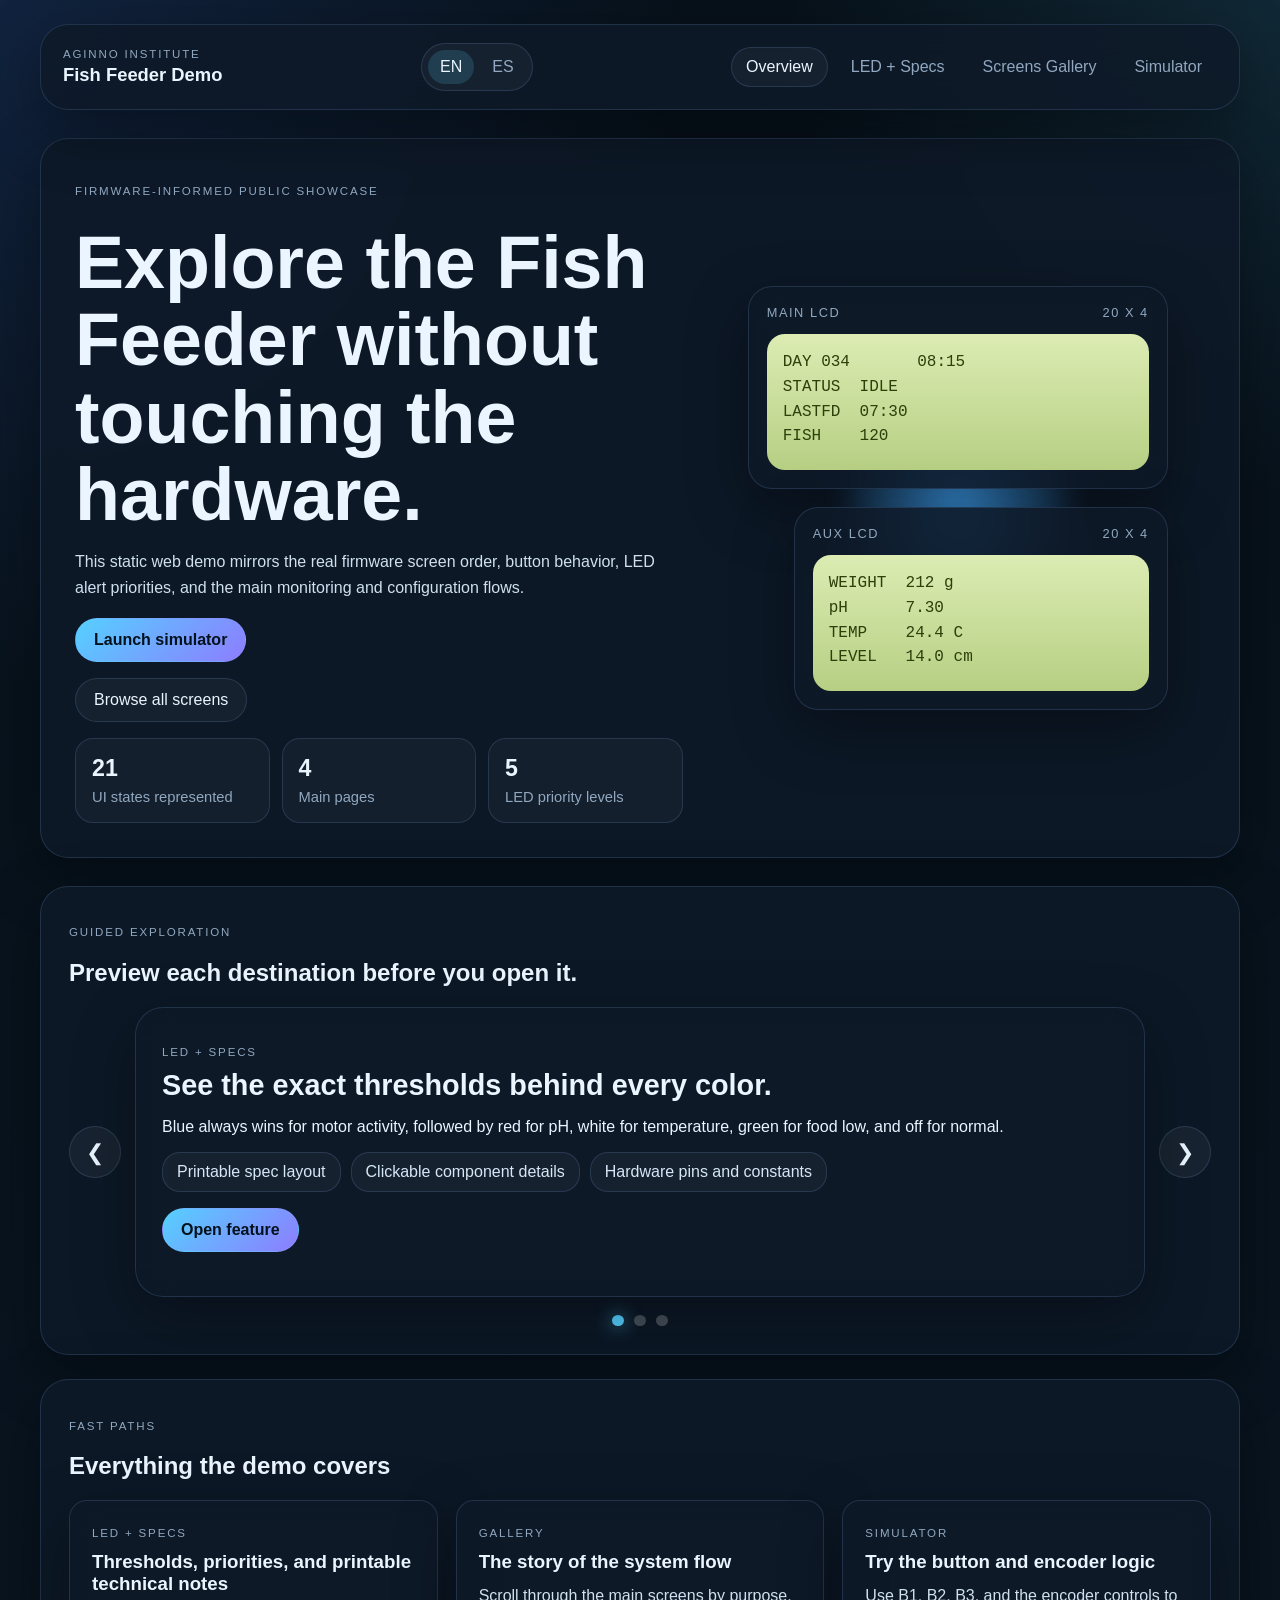
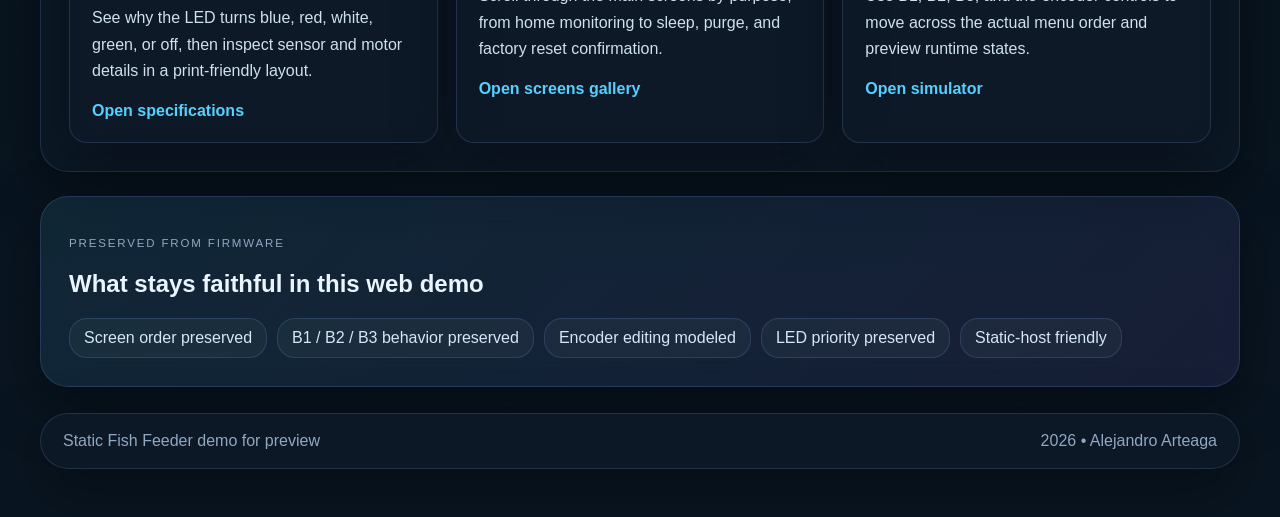
==== index.html @ 1d875c60 "Add files via upload" ====
<!DOCTYPE html>
<html lang="en">
<head>
  <meta charset="UTF-8">
  <meta name="viewport" content="width=device-width, initial-scale=1.0">
  <title data-i18n-document-title="home.title">Fish Feeder Web Demo</title>
  <meta name="description" content="Static public demo for the Fish Feeder firmware, including LED logic, screen gallery, and an interactive simulator." data-i18n-document-description="home.description">
  <link rel="stylesheet" href="css/styles.css">
  <link rel="stylesheet" href="css/print.css" media="print">
</head>
<body data-page="home">
  <div class="site-shell">
    <header class="site-header no-print">
      <a class="brand" href="index.html">
        <span class="brand-kicker">AgInno Institute</span>
        <span class="brand-title" data-i18n="nav.brandTitle">Fish Feeder Demo</span>
      </a>
      <div class="header-actions">
        <div class="lang-switch" role="group" aria-label="Language">
          <button type="button" class="lang-switch__button" data-lang-choice="en">EN</button>
          <button type="button" class="lang-switch__button" data-lang-choice="es">ES</button>
        </div>
        <button class="menu-toggle" type="button" aria-expanded="false" aria-controls="site-nav" data-i18n="nav.menu">Menu</button>
      </div>
      <nav id="site-nav" class="site-nav">
        <a href="index.html" data-i18n="nav.overview">Overview</a>
        <a href="pages/specs.html" data-i18n="nav.specs">LED + Specs</a>
        <a href="pages/gallery.html" data-i18n="nav.gallery">Screens Gallery</a>
        <a href="pages/simulator.html" data-i18n="nav.simulator">Simulator</a>
      </nav>
    </header>

    <main>
      <section class="hero-panel hero-home">
        <div class="hero-copy">
          <p class="eyebrow" data-i18n="home.eyebrow">Firmware-informed public showcase</p>
          <h1 data-i18n="home.heading">Explore the Fish Feeder without touching the hardware.</h1>
          <p class="hero-text" data-i18n="home.body">This static web demo mirrors the real firmware screen order, button behavior, LED alert priorities, and the main monitoring and configuration flows.</p>
          <div class="hero-actions">
            <a class="button button-primary" href="pages/simulator.html" data-i18n="home.launch">Launch simulator</a>
            <a class="button button-secondary" href="pages/gallery.html" data-i18n="home.browse">Browse all screens</a>
          </div>
          <ul class="hero-metrics">
            <li><strong>21</strong><span data-i18n="home.metricsStates">UI states represented</span></li>
            <li><strong>4</strong><span data-i18n="home.metricsPages">Main pages</span></li>
            <li><strong>5</strong><span data-i18n="home.metricsPriority">LED priority levels</span></li>
          </ul>
        </div>

        <div class="hero-visual">
          <div class="status-orb status-blue"></div>
          <div class="lcd-preview-stack">
            <article class="lcd-preview">
              <div class="lcd-header">
                <span data-i18n="simulatorPage.mainLcd">Main LCD</span>
                <span>20 x 4</span>
              </div>
              <pre>DAY 034       08:15
STATUS  IDLE
LASTFD  07:30
FISH    120</pre>
            </article>
            <article class="lcd-preview lcd-preview-alt">
              <div class="lcd-header">
                <span data-i18n="simulatorPage.auxLcd">Aux LCD</span>
                <span>20 x 4</span>
              </div>
              <pre>WEIGHT  212 g
pH      7.30
TEMP    24.4 C
LEVEL   14.0 cm</pre>
            </article>
          </div>
        </div>
      </section>

      <section class="section-block no-print">
        <div class="section-heading">
          <p class="eyebrow" data-i18n="home.guidedEyebrow">Guided exploration</p>
          <h2 data-i18n="home.guidedHeading">Preview each destination before you open it.</h2>
        </div>

        <div class="feature-spotlight">
          <button id="feature-prev" class="icon-button" type="button" aria-label="Previous feature" data-i18n-aria-label="home.prevFeature">&#10094;</button>
          <article id="feature-spotlight" class="spotlight-card" aria-live="polite"></article>
          <button id="feature-next" class="icon-button" type="button" aria-label="Next feature" data-i18n-aria-label="home.nextFeature">&#10095;</button>
        </div>

        <div id="feature-dots" class="feature-dots" aria-label="Feature selector" data-i18n-aria-label="home.featureSelector"></div>
      </section>

      <section class="section-block">
        <div class="section-heading">
          <p class="eyebrow" data-i18n="home.pathsEyebrow">Fast paths</p>
          <h2 data-i18n="home.pathsHeading">Everything the demo covers</h2>
        </div>

        <div class="card-grid card-grid-three">
          <article class="info-card">
            <span class="card-tag" data-i18n="home.cardSpecsTag">LED + Specs</span>
            <h3 data-i18n="home.cardSpecsTitle">Thresholds, priorities, and printable technical notes</h3>
            <p data-i18n="home.cardSpecsBody">See why the LED turns blue, red, white, green, or off, then inspect sensor and motor details in a print-friendly layout.</p>
            <a class="text-link" href="pages/specs.html" data-i18n="home.cardSpecsLink">Open specifications</a>
          </article>
          <article class="info-card">
            <span class="card-tag" data-i18n="home.cardGalleryTag">Gallery</span>
            <h3 data-i18n="home.cardGalleryTitle">The story of the system flow</h3>
            <p data-i18n="home.cardGalleryBody">Scroll through the main screens by purpose, from home monitoring to sleep, purge, and factory reset confirmation.</p>
            <a class="text-link" href="pages/gallery.html" data-i18n="home.cardGalleryLink">Open screens gallery</a>
          </article>
          <article class="info-card">
            <span class="card-tag" data-i18n="home.cardSimulatorTag">Simulator</span>
            <h3 data-i18n="home.cardSimulatorTitle">Try the button and encoder logic</h3>
            <p data-i18n="home.cardSimulatorBody">Use B1, B2, B3, and the encoder controls to move across the actual menu order and preview runtime states.</p>
            <a class="text-link" href="pages/simulator.html" data-i18n="home.cardSimulatorLink">Open simulator</a>
          </article>
        </div>
      </section>

      <section class="section-block accent-band">
        <div class="section-heading">
          <p class="eyebrow" data-i18n="home.preservedEyebrow">Preserved from firmware</p>
          <h2 data-i18n="home.preservedHeading">What stays faithful in this web demo</h2>
        </div>

        <div class="pill-row">
          <span class="pill" data-i18n="home.preserved1">Screen order preserved</span>
          <span class="pill" data-i18n="home.preserved2">B1 / B2 / B3 behavior preserved</span>
          <span class="pill" data-i18n="home.preserved3">Encoder editing modeled</span>
          <span class="pill" data-i18n="home.preserved4">LED priority preserved</span>
          <span class="pill" data-i18n="home.preserved5">Static-host friendly</span>
        </div>
      </section>
    </main>

    <footer class="site-footer">
      <p data-i18n="home.footerLead">Static Fish Feeder demo for preview</p>
      <p><span id="current-year"></span> • <span data-i18n="home.footerStack">Alejandro Arteaga</span></p>
    </footer>
  </div>

  <script src="js/i18n.js"></script>
  <script src="js/data/screens.js"></script>
  <script src="js/data/specs.js"></script>
  <script src="js/data/led-rules.js"></script>
  <script src="js/navigation.js"></script>
  <script src="js/app.js"></script>
</body>
</html>
---- css/styles.css ----
:root {
  --bg: #08111b;
  --bg-soft: #0d1a28;
  --panel: rgba(14, 26, 40, 0.88);
  --panel-strong: #102132;
  --line: rgba(140, 188, 255, 0.16);
  --text: #eaf5ff;
  --muted: #91a8c0;
  --accent: #55d0ff;
  --accent-strong: #8d7dff;
  --lcd-bg: linear-gradient(180deg, #dcecb3 0%, #b6cf83 100%);
  --lcd-text: #2d3f0a;
  --shadow: 0 20px 60px rgba(0, 0, 0, 0.35);
  --radius-lg: 28px;
  --radius-md: 18px;
  --radius-sm: 12px;
  --blue: #40a9ff;
  --red: #ff5f74;
  --white: #f8fbff;
  --green: #5de697;
  --off: #35485b;
}

* {
  box-sizing: border-box;
}

html {
  scroll-behavior: smooth;
}

body {
  margin: 0;
  font-family: Inter, "Segoe UI", Arial, sans-serif;
  color: var(--text);
  background:
    radial-gradient(circle at top left, rgba(69, 127, 255, 0.16), transparent 28%),
    radial-gradient(circle at top right, rgba(85, 208, 255, 0.12), transparent 20%),
    linear-gradient(180deg, #07111a 0%, #091521 100%);
  min-height: 100vh;
}

a {
  color: inherit;
  text-decoration: none;
}

button,
input {
  font: inherit;
}

pre {
  margin: 0;
  white-space: pre-wrap;
}

.site-shell {
  width: min(1200px, calc(100% - 32px));
  margin: 0 auto;
  padding: 24px 0 48px;
}

.site-header,
.site-footer,
.hero-panel,
.section-block,
.info-card,
.spotlight-card,
.priority-item,
.detail-panel,
.selector-panel,
.side-card,
.simulator-device,
.gallery-group,
.screen-card,
.lcd-preview {
  border: 1px solid var(--line);
  background: var(--panel);
  backdrop-filter: blur(16px);
  box-shadow: var(--shadow);
}

.site-header,
.site-footer {
  border-radius: var(--radius-lg);
}

.site-header {
  position: sticky;
  top: 16px;
  z-index: 10;
  display: flex;
  align-items: center;
  justify-content: space-between;
  gap: 20px;
  padding: 18px 22px;
  margin-bottom: 28px;
}

.brand {
  display: flex;
  flex-direction: column;
  gap: 4px;
}

.brand-kicker,
.eyebrow,
.device-label,
.card-tag {
  font-size: 0.72rem;
  letter-spacing: 0.16em;
  text-transform: uppercase;
  color: var(--muted);
}

.brand-title {
  font-size: 1.15rem;
  font-weight: 700;
}

.header-actions {
  display: flex;
  align-items: center;
  gap: 12px;
}

.lang-switch {
  display: inline-flex;
  gap: 6px;
  padding: 6px;
  border-radius: 999px;
  border: 1px solid var(--line);
  background: rgba(255, 255, 255, 0.04);
}

.lang-switch__button {
  border: 0;
  padding: 8px 12px;
  border-radius: 999px;
  color: var(--muted);
  background: transparent;
  cursor: pointer;
  transition: 0.2s ease;
}

.lang-switch__button.is-active {
  color: var(--text);
  background: rgba(85, 208, 255, 0.16);
}

.site-nav {
  display: flex;
  gap: 8px;
  flex-wrap: wrap;
}

.site-nav a,
.menu-toggle {
  border: 1px solid transparent;
  color: var(--muted);
  padding: 10px 14px;
  border-radius: 999px;
  transition: 0.2s ease;
  background: transparent;
}

.site-nav a:hover,
.site-nav a.is-active,
.menu-toggle:hover {
  color: var(--text);
  border-color: var(--line);
  background: rgba(255, 255, 255, 0.04);
}

.menu-toggle {
  display: none;
}

.hero-panel,
.section-block,
.gallery-group,
.simulator-device {
  border-radius: var(--radius-lg);
}

.hero-panel {
  display: flex;
  align-items: center;
  justify-content: space-between;
  gap: 28px;
  padding: 34px;
  margin-bottom: 28px;
}

.hero-home {
  min-height: 420px;
}

.hero-copy,
.hero-actions {
  display: flex;
  flex-direction: column;
  gap: 16px;
}

.hero-copy {
  flex: 1 1 52%;
}

.hero-copy h1,
.section-heading h2 {
  margin: 0;
  line-height: 1.05;
}

.hero-copy h1 {
  font-size: clamp(2.4rem, 6vw, 4.6rem);
}

.hero-text,
.info-card p,
.detail-panel p,
.screen-card p,
.side-card p {
  margin: 0;
  line-height: 1.65;
  color: #cfe0ef;
}

.hero-actions {
  align-items: flex-start;
}

.button,
.icon-button,
.segmented-control__button {
  cursor: pointer;
  border: 1px solid var(--line);
  transition: transform 0.18s ease, border-color 0.18s ease, background 0.18s ease;
}

.button:hover,
.icon-button:hover,
.segmented-control__button:hover {
  transform: translateY(-1px);
  border-color: rgba(140, 188, 255, 0.34);
}

.button {
  display: inline-flex;
  align-items: center;
  justify-content: center;
  gap: 10px;
  padding: 12px 18px;
  border-radius: 999px;
}

.button-primary {
  background: linear-gradient(135deg, var(--accent) 0%, var(--accent-strong) 100%);
  color: #02121d;
  font-weight: 700;
}

.button-secondary,
.button-sim {
  background: rgba(255, 255, 255, 0.04);
  color: var(--text);
}

.button-row {
  display: flex;
  gap: 10px;
  flex-wrap: wrap;
}

.hero-metrics,
.plain-list,
.event-log {
  margin: 0;
  padding: 0;
  list-style: none;
}

.hero-metrics {
  display: grid;
  grid-template-columns: repeat(3, minmax(0, 1fr));
  gap: 12px;
  width: 100%;
  max-width: 620px;
}

.hero-metrics li,
.pill,
.priority-item,
.hint-chip {
  border-radius: var(--radius-md);
}

.hero-metrics li {
  padding: 16px;
  border: 1px solid var(--line);
  background: rgba(255, 255, 255, 0.03);
}

.hero-metrics strong {
  display: block;
  font-size: 1.45rem;
  margin-bottom: 6px;
}

.hero-metrics span {
  color: var(--muted);
  font-size: 0.92rem;
}

.hero-visual {
  flex: 1 1 42%;
  position: relative;
  display: flex;
  align-items: center;
  justify-content: center;
  min-height: 340px;
}

.status-orb {
  position: absolute;
  width: 220px;
  height: 220px;
  border-radius: 50%;
  filter: blur(14px);
  opacity: 0.95;
}

.status-blue {
  background: radial-gradient(circle, rgba(64, 169, 255, 0.95) 0%, rgba(64, 169, 255, 0.15) 70%, transparent 100%);
}

.lcd-preview-stack {
  position: relative;
  display: grid;
  gap: 18px;
  width: min(420px, 100%);
}

.lcd-preview {
  position: relative;
  z-index: 1;
  padding: 18px;
  border-radius: 24px;
}

.lcd-preview-alt {
  margin-left: 46px;
}

.lcd-header {
  display: flex;
  justify-content: space-between;
  color: var(--muted);
  margin-bottom: 14px;
  font-size: 0.8rem;
  text-transform: uppercase;
  letter-spacing: 0.12em;
}

.lcd-preview pre,
.lcd-screen pre,
.screen-card pre {
  padding: 16px;
  border-radius: 18px;
  background: var(--lcd-bg);
  color: var(--lcd-text);
  font-family: "Consolas", "Courier New", monospace;
  line-height: 1.55;
  min-height: 136px;
}

.section-block {
  padding: 28px;
  margin-bottom: 24px;
}

.section-heading {
  display: flex;
  flex-direction: column;
  gap: 10px;
  margin-bottom: 22px;
}

.feature-spotlight {
  display: grid;
  grid-template-columns: auto 1fr auto;
  align-items: center;
  gap: 14px;
}

.spotlight-card {
  border-radius: var(--radius-lg);
  padding: 26px;
  min-height: 290px;
}

.spotlight-card h3 {
  margin: 0 0 10px;
  font-size: 1.8rem;
}

.spotlight-card ul {
  display: flex;
  gap: 10px;
  flex-wrap: wrap;
  padding: 0;
  list-style: none;
}

.icon-button {
  width: 52px;
  height: 52px;
  border-radius: 50%;
  background: rgba(255, 255, 255, 0.05);
  color: var(--text);
  font-size: 1.4rem;
}

.feature-dots {
  display: flex;
  justify-content: center;
  gap: 10px;
  margin-top: 18px;
}

.feature-dot {
  width: 11px;
  height: 11px;
  border-radius: 50%;
  border: 0;
  background: rgba(255, 255, 255, 0.24);
  cursor: pointer;
}

.feature-dot.is-active {
  background: var(--accent);
  box-shadow: 0 0 18px rgba(85, 208, 255, 0.8);
}

.card-grid {
  display: grid;
  gap: 18px;
}

.card-grid-three {
  grid-template-columns: repeat(3, minmax(0, 1fr));
}

.card-grid-four {
  grid-template-columns: repeat(4, minmax(0, 1fr));
}

.info-card,
.priority-item,
.side-card,
.selector-panel,
.detail-panel,
.screen-card {
  border-radius: var(--radius-md);
  padding: 22px;
}

.info-card h3,
.screen-card h3 {
  margin: 10px 0 10px;
}

.text-link {
  display: inline-flex;
  margin-top: 18px;
  color: var(--accent);
  font-weight: 600;
}

.accent-band {
  background: linear-gradient(135deg, rgba(85, 208, 255, 0.1), rgba(141, 125, 255, 0.1));
}

.pill-row {
  display: flex;
  gap: 10px;
  flex-wrap: wrap;
}

.pill,
.hint-chip {
  padding: 10px 14px;
  border: 1px solid var(--line);
  background: rgba(255, 255, 255, 0.04);
  color: #d6e7f7;
}

.priority-stack {
  display: grid;
  gap: 14px;
}

.priority-item {
  display: grid;
  grid-template-columns: auto auto 1fr;
  gap: 16px;
  align-items: center;
}

.priority-rank {
  width: 42px;
  height: 42px;
  border-radius: 50%;
  display: grid;
  place-items: center;
  background: rgba(255, 255, 255, 0.05);
  font-weight: 700;
}

.color-chip {
  width: 18px;
  height: 18px;
  border-radius: 50%;
  box-shadow: 0 0 20px currentColor;
}

.color-chip.is-blue { color: var(--blue); background: var(--blue); }
.color-chip.is-red { color: var(--red); background: var(--red); }
.color-chip.is-white { color: var(--white); background: var(--white); }
.color-chip.is-green { color: var(--green); background: var(--green); }
.color-chip.is-off { color: var(--off); background: var(--off); }

.specs-layout {
  display: grid;
  grid-template-columns: 280px 1fr;
  gap: 18px;
}

.selector-list {
  display: grid;
  gap: 10px;
}

.selector-button {
  width: 100%;
  text-align: left;
  border-radius: 14px;
  border: 1px solid var(--line);
  background: rgba(255, 255, 255, 0.03);
  color: var(--text);
  padding: 14px 16px;
  cursor: pointer;
}

.selector-button.is-active {
  background: rgba(85, 208, 255, 0.12);
  border-color: rgba(85, 208, 255, 0.4);
}

.detail-panel h3 {
  margin-top: 0;
  font-size: 1.75rem;
}

.detail-list,
.detail-meta,
.constant-table {
  display: grid;
  gap: 10px;
}

.detail-meta,
.constant-row,
.hint-grid {
  grid-template-columns: repeat(2, minmax(0, 1fr));
}

.detail-meta,
.constant-row {
  display: grid;
  gap: 12px;
}

.meta-card,
.constant-row > div {
  padding: 14px;
  border-radius: 14px;
  background: rgba(255, 255, 255, 0.04);
  border: 1px solid var(--line);
}

.gallery-sections {
  display: grid;
  gap: 20px;
}

.gallery-group {
  padding: 24px;
}

.gallery-group header {
  margin-bottom: 18px;
}

.gallery-grid {
  display: grid;
  grid-template-columns: repeat(2, minmax(0, 1fr));
  gap: 16px;
}

.screen-card {
  display: grid;
  gap: 14px;
}

.screen-card small {
  color: var(--muted);
}

.simulator-grid {
  display: grid;
  grid-template-columns: minmax(0, 1.5fr) minmax(320px, 0.9fr);
  gap: 22px;
}

.simulator-device {
  padding: 24px;
}

.device-topline {
  display: flex;
  align-items: center;
  justify-content: space-between;
  gap: 12px;
  margin-bottom: 18px;
}

.device-topline h2 {
  margin: 6px 0 0;
  font-size: clamp(1.7rem, 4vw, 2.4rem);
}

.led-indicator {
  display: flex;
  align-items: center;
  gap: 14px;
  padding: 12px 14px;
  border-radius: 18px;
  border: 1px solid var(--line);
  background: rgba(255, 255, 255, 0.03);
}

.led-lamp {
  width: 24px;
  height: 24px;
  border-radius: 50%;
  display: inline-block;
  background: var(--off);
  box-shadow: 0 0 12px rgba(0, 0, 0, 0.3);
}

.led-indicator[data-color="Blue"] .led-lamp { background: var(--blue); box-shadow: 0 0 24px rgba(64, 169, 255, 0.9); }
.led-indicator[data-color="Red"] .led-lamp { background: var(--red); box-shadow: 0 0 24px rgba(255, 95, 116, 0.9); }
.led-indicator[data-color="White"] .led-lamp { background: var(--white); box-shadow: 0 0 24px rgba(248, 251, 255, 0.9); }
.led-indicator[data-color="Green"] .led-lamp { background: var(--green); box-shadow: 0 0 24px rgba(93, 230, 151, 0.9); }

.lcd-shell {
  display: grid;
  grid-template-columns: repeat(2, minmax(0, 1fr));
  gap: 16px;
  margin-bottom: 18px;
}

.lcd-shell.is-dark .lcd-screen pre {
  background: linear-gradient(180deg, #0f1417 0%, #090b0c 100%);
  color: #52615e;
}

.lcd-screen {
  padding: 16px;
  border-radius: 22px;
  border: 1px solid var(--line);
  background: rgba(255, 255, 255, 0.03);
}

.lcd-screen header {
  margin-bottom: 12px;
  color: var(--muted);
  text-transform: uppercase;
  letter-spacing: 0.14em;
  font-size: 0.74rem;
}

.control-panels {
  display: grid;
  gap: 12px;
}

.control-card {
  padding: 16px;
  border-radius: 18px;
  border: 1px solid var(--line);
  background: rgba(255, 255, 255, 0.03);
}

.segmented-control {
  display: inline-flex;
  gap: 8px;
}

.segmented-control__button {
  padding: 10px 14px;
  border-radius: 999px;
  background: rgba(255, 255, 255, 0.03);
  color: var(--text);
}

.segmented-control__button.is-active {
  background: rgba(85, 208, 255, 0.16);
  border-color: rgba(85, 208, 255, 0.4);
}

.simulator-sidebar {
  display: grid;
  gap: 16px;
}

.field-grid {
  display: grid;
  grid-template-columns: repeat(2, minmax(0, 1fr));
  gap: 12px;
}

.field {
  display: grid;
  gap: 8px;
}

.field input {
  width: 100%;
  border: 1px solid var(--line);
  border-radius: 12px;
  background: rgba(255, 255, 255, 0.05);
  color: var(--text);
  padding: 10px 12px;
}

.hint-grid {
  display: grid;
  gap: 10px;
}

.event-log {
  display: grid;
  gap: 10px;
}

.event-log li {
  padding: 12px;
  border-radius: 14px;
  border: 1px solid var(--line);
  background: rgba(255, 255, 255, 0.03);
  color: #d7e8f8;
}

.site-footer {
  display: flex;
  justify-content: space-between;
  gap: 12px;
  padding: 18px 22px;
  margin-top: 26px;
  color: var(--muted);
  flex-wrap: wrap;
}

.site-footer p {
  margin: 0;
}

@media (max-width: 1024px) {
  .hero-panel,
  .simulator-grid,
  .specs-layout {
    grid-template-columns: 1fr;
    display: grid;
  }

  .hero-panel {
    padding: 28px;
  }

  .card-grid-four,
  .card-grid-three,
  .gallery-grid,
  .lcd-shell,
  .hero-metrics,
  .field-grid {
    grid-template-columns: repeat(2, minmax(0, 1fr));
  }
}

@media (max-width: 760px) {
  .site-shell {
    width: min(100% - 18px, 100%);
    padding-top: 12px;
  }

  .site-header {
    align-items: flex-start;
    flex-wrap: wrap;
    top: 8px;
  }

  .header-actions {
    width: 100%;
    justify-content: space-between;
  }

  .menu-toggle {
    display: inline-flex;
  }

  .site-nav {
    display: none;
    width: 100%;
    flex-direction: column;
  }

  .site-nav.is-open {
    display: flex;
  }

  .card-grid-four,
  .card-grid-three,
  .gallery-grid,
  .hero-metrics,
  .field-grid,
  .detail-meta,
  .constant-row,
  .lcd-shell {
    grid-template-columns: 1fr;
  }

  .feature-spotlight {
    grid-template-columns: 1fr;
  }

  .icon-button {
    width: 100%;
    border-radius: 14px;
    height: auto;
    padding: 12px;
  }

  .lcd-preview-alt {
    margin-left: 0;
  }

  .priority-item {
    grid-template-columns: auto 1fr;
  }
}
---- css/print.css ----
@page {
  margin: 16mm;
}

body {
  background: #ffffff !important;
  color: #111111 !important;
  font-size: 11pt;
}

.site-shell {
  width: 100%;
  margin: 0;
  padding: 0;
}

.site-header,
.site-footer,
.no-print,
.menu-toggle,
.lang-switch,
.selector-panel {
  display: none !important;
}

.hero-panel,
.section-block,
.info-card,
.detail-panel,
.print-panel,
.priority-item,
.meta-card,
.constant-row > div {
  border: 1px solid #cccccc !important;
  background: #ffffff !important;
  box-shadow: none !important;
  backdrop-filter: none !important;
  color: #111111 !important;
  break-inside: avoid;
}

.hero-panel,
.section-block,
.detail-panel,
.priority-item,
.info-card,
.meta-card,
.constant-row > div {
  border-radius: 0 !important;
}

.hero-panel,
.section-block {
  padding: 14pt !important;
  margin: 0 0 12pt !important;
}

.hero-panel {
  display: block !important;
  min-height: auto !important;
}

.hero-copy h1,
.section-heading h2,
.detail-panel h3,
.info-card h3,
.priority-item strong,
.meta-card strong {
  color: #111111 !important;
}

.hero-text,
.detail-panel p,
.detail-panel strong,
.priority-item p,
.info-card p,
.screen-card p,
.screen-card small,
.eyebrow,
.card-tag,
.meta-card,
.constant-row > div {
  color: #222222 !important;
}

.specs-layout,
.detail-meta,
.detail-list,
.constant-row,
.priority-item,
.card-grid,
.card-grid-four {
  display: block !important;
}

.specs-layout {
  grid-template-columns: 1fr !important;
}

.priority-stack,
.constant-table,
.detail-list,
.detail-meta {
  gap: 8px !important;
}

.section-heading {
  margin-bottom: 10pt !important;
}

.detail-meta > *,
.detail-list > *,
.constant-table > *,
.priority-stack > *,
#led-cards > * {
  margin-bottom: 8pt !important;
}

.color-chip {
  display: inline-block !important;
  vertical-align: middle;
  box-shadow: none !important;
  border: 1px solid #999999;
}

.priority-rank {
  background: #ffffff !important;
  color: #111111 !important;
  border: 1px solid #cccccc !important;
}

a,
a:visited {
  color: #111111 !important;
  text-decoration: none !important;
}

pre {
  white-space: pre-wrap !important;
}

#component-detail,
#constants-table,
#led-priority,
#led-cards {
  width: 100% !important;
}
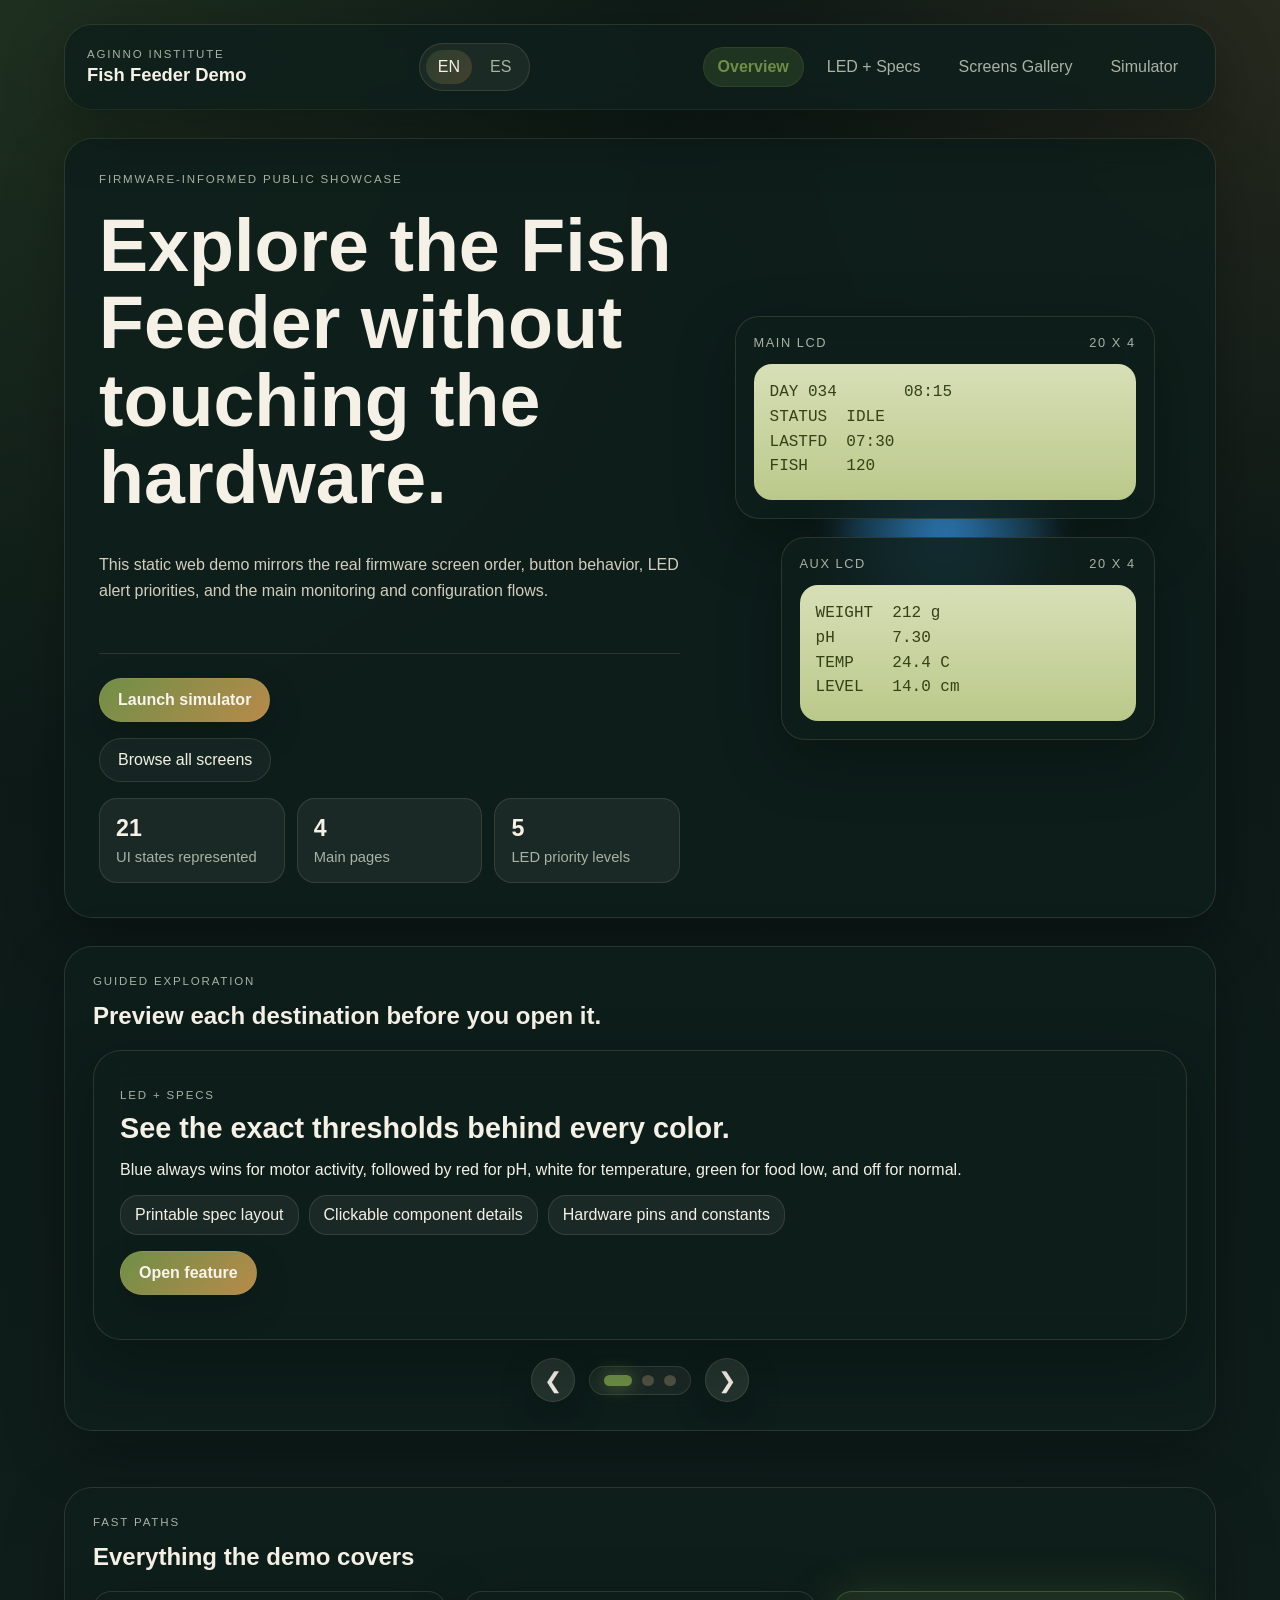
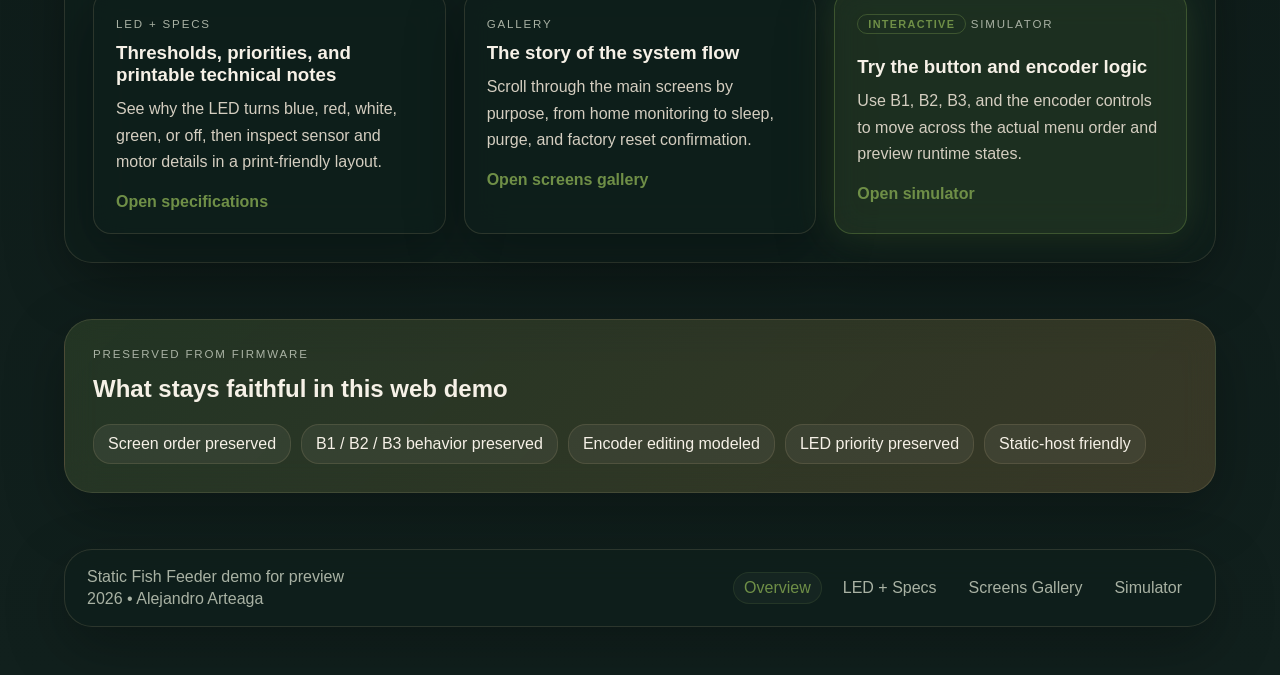
==== commit a07d2aa6: "Add files via upload" ====
--- a/index.html
+++ b/index.html
@@ -9,48 +9,51 @@
   <link rel="stylesheet" href="css/print.css" media="print">
 </head>
 <body data-page="home">
+  <a class="skip-link" href="#main-content">Skip to main content</a>
   <div class="site-shell">
     <header class="site-header no-print">
-      <a class="brand" href="index.html">
+      <a class="brand" href="index.html" aria-label="Fish Feeder Demo home">
         <span class="brand-kicker">AgInno Institute</span>
         <span class="brand-title" data-i18n="nav.brandTitle">Fish Feeder Demo</span>
       </a>
       <div class="header-actions">
-        <div class="lang-switch" role="group" aria-label="Language">
-          <button type="button" class="lang-switch__button" data-lang-choice="en">EN</button>
-          <button type="button" class="lang-switch__button" data-lang-choice="es">ES</button>
+        <div class="header-switches">
+          <div class="lang-switch" role="group" aria-label="Language" data-i18n-aria-label="nav.language">
+            <button type="button" class="lang-switch__button" data-lang-choice="en">EN</button>
+            <button type="button" class="lang-switch__button" data-lang-choice="es">ES</button>
+          </div>
         </div>
         <button class="menu-toggle" type="button" aria-expanded="false" aria-controls="site-nav" data-i18n="nav.menu">Menu</button>
       </div>
-      <nav id="site-nav" class="site-nav">
-        <a href="index.html" data-i18n="nav.overview">Overview</a>
+      <nav id="site-nav" class="site-nav" aria-label="Primary navigation">
+        <a href="index.html" data-i18n="nav.overview" aria-current="page">Overview</a>
         <a href="pages/specs.html" data-i18n="nav.specs">LED + Specs</a>
         <a href="pages/gallery.html" data-i18n="nav.gallery">Screens Gallery</a>
         <a href="pages/simulator.html" data-i18n="nav.simulator">Simulator</a>
       </nav>
     </header>
 
-    <main>
-      <section class="hero-panel hero-home">
+    <main id="main-content">
+      <section id="home-hero" class="hero-panel hero-home" aria-labelledby="home-hero-heading">
         <div class="hero-copy">
           <p class="eyebrow" data-i18n="home.eyebrow">Firmware-informed public showcase</p>
-          <h1 data-i18n="home.heading">Explore the Fish Feeder without touching the hardware.</h1>
+          <h1 id="home-hero-heading" data-i18n="home.heading">Explore the Fish Feeder without touching the hardware.</h1>
           <p class="hero-text" data-i18n="home.body">This static web demo mirrors the real firmware screen order, button behavior, LED alert priorities, and the main monitoring and configuration flows.</p>
           <div class="hero-actions">
             <a class="button button-primary" href="pages/simulator.html" data-i18n="home.launch">Launch simulator</a>
             <a class="button button-secondary" href="pages/gallery.html" data-i18n="home.browse">Browse all screens</a>
           </div>
           <ul class="hero-metrics">
-            <li><strong>21</strong><span data-i18n="home.metricsStates">UI states represented</span></li>
-            <li><strong>4</strong><span data-i18n="home.metricsPages">Main pages</span></li>
-            <li><strong>5</strong><span data-i18n="home.metricsPriority">LED priority levels</span></li>
+            <li aria-label="21 UI states represented"><strong>21</strong><span data-i18n="home.metricsStates">UI states represented</span></li>
+            <li aria-label="4 main pages"><strong>4</strong><span data-i18n="home.metricsPages">Main pages</span></li>
+            <li aria-label="5 LED priority levels"><strong>5</strong><span data-i18n="home.metricsPriority">LED priority levels</span></li>
           </ul>
         </div>
 
         <div class="hero-visual">
           <div class="status-orb status-blue"></div>
           <div class="lcd-preview-stack">
-            <article class="lcd-preview">
+            <article class="lcd-preview" aria-label="Main LCD preview 20 by 4 characters">
               <div class="lcd-header">
                 <span data-i18n="simulatorPage.mainLcd">Main LCD</span>
                 <span>20 x 4</span>
@@ -60,7 +63,7 @@
 LASTFD  07:30
 FISH    120</pre>
             </article>
-            <article class="lcd-preview lcd-preview-alt">
+            <article class="lcd-preview lcd-preview-alt" aria-label="Aux LCD preview 20 by 4 characters">
               <div class="lcd-header">
                 <span data-i18n="simulatorPage.auxLcd">Aux LCD</span>
                 <span>20 x 4</span>
@@ -74,25 +77,27 @@
         </div>
       </section>
 
-      <section class="section-block no-print">
+      <section id="home-guided" class="section-block no-print" aria-labelledby="home-guided-heading" aria-label="Feature carousel" aria-roledescription="carousel">
         <div class="section-heading">
           <p class="eyebrow" data-i18n="home.guidedEyebrow">Guided exploration</p>
-          <h2 data-i18n="home.guidedHeading">Preview each destination before you open it.</h2>
+          <h2 id="home-guided-heading" data-i18n="home.guidedHeading">Preview each destination before you open it.</h2>
         </div>
 
         <div class="feature-spotlight">
-          <button id="feature-prev" class="icon-button" type="button" aria-label="Previous feature" data-i18n-aria-label="home.prevFeature">&#10094;</button>
           <article id="feature-spotlight" class="spotlight-card" aria-live="polite"></article>
-          <button id="feature-next" class="icon-button" type="button" aria-label="Next feature" data-i18n-aria-label="home.nextFeature">&#10095;</button>
         </div>
 
-        <div id="feature-dots" class="feature-dots" aria-label="Feature selector" data-i18n-aria-label="home.featureSelector"></div>
+        <div class="feature-controls">
+          <button id="feature-prev" class="icon-button feature-arrow" type="button" aria-label="Previous feature" data-i18n-aria-label="home.prevFeature">&#10094;</button>
+          <div id="feature-dots" class="feature-dots" aria-label="Feature selector" data-i18n-aria-label="home.featureSelector"></div>
+          <button id="feature-next" class="icon-button feature-arrow" type="button" aria-label="Next feature" data-i18n-aria-label="home.nextFeature">&#10095;</button>
+        </div>
       </section>
 
-      <section class="section-block">
+      <section id="home-paths" class="section-block" aria-labelledby="home-paths-heading">
         <div class="section-heading">
           <p class="eyebrow" data-i18n="home.pathsEyebrow">Fast paths</p>
-          <h2 data-i18n="home.pathsHeading">Everything the demo covers</h2>
+          <h2 id="home-paths-heading" data-i18n="home.pathsHeading">Everything the demo covers</h2>
         </div>
 
         <div class="card-grid card-grid-three">
@@ -108,7 +113,7 @@
             <p data-i18n="home.cardGalleryBody">Scroll through the main screens by purpose, from home monitoring to sleep, purge, and factory reset confirmation.</p>
             <a class="text-link" href="pages/gallery.html" data-i18n="home.cardGalleryLink">Open screens gallery</a>
           </article>
-          <article class="info-card">
+          <article class="info-card is-featured">
             <span class="card-tag" data-i18n="home.cardSimulatorTag">Simulator</span>
             <h3 data-i18n="home.cardSimulatorTitle">Try the button and encoder logic</h3>
             <p data-i18n="home.cardSimulatorBody">Use B1, B2, B3, and the encoder controls to move across the actual menu order and preview runtime states.</p>
@@ -117,10 +122,10 @@
         </div>
       </section>
 
-      <section class="section-block accent-band">
+      <section id="home-preserved" class="section-block accent-band" aria-labelledby="home-preserved-heading">
         <div class="section-heading">
           <p class="eyebrow" data-i18n="home.preservedEyebrow">Preserved from firmware</p>
-          <h2 data-i18n="home.preservedHeading">What stays faithful in this web demo</h2>
+          <h2 id="home-preserved-heading" data-i18n="home.preservedHeading">What stays faithful in this web demo</h2>
         </div>
 
         <div class="pill-row">
@@ -134,8 +139,16 @@
     </main>
 
     <footer class="site-footer">
-      <p data-i18n="home.footerLead">Static Fish Feeder demo for preview</p>
-      <p><span id="current-year"></span> • <span data-i18n="home.footerStack">Alejandro Arteaga</span></p>
+      <div class="footer-meta">
+        <p data-i18n="home.footerLead">Static Fish Feeder demo for preview</p>
+        <p><span id="current-year"></span> • <span data-i18n="home.footerStack">Alejandro Arteaga</span></p>
+      </div>
+      <nav class="footer-nav" aria-label="Footer navigation">
+        <a href="index.html" aria-current="page">Overview</a>
+        <a href="pages/specs.html">LED + Specs</a>
+        <a href="pages/gallery.html">Screens Gallery</a>
+        <a href="pages/simulator.html">Simulator</a>
+      </nav>
     </footer>
   </div>
 
--- a/css/styles.css
+++ b/css/styles.css
@@ -1,24 +1,44 @@
+@layer base, layout, components, pages;
+
 :root {
-  --bg: #08111b;
-  --bg-soft: #0d1a28;
-  --panel: rgba(14, 26, 40, 0.88);
-  --panel-strong: #102132;
-  --line: rgba(140, 188, 255, 0.16);
-  --text: #eaf5ff;
-  --muted: #91a8c0;
-  --accent: #55d0ff;
-  --accent-strong: #8d7dff;
-  --lcd-bg: linear-gradient(180deg, #dcecb3 0%, #b6cf83 100%);
-  --lcd-text: #2d3f0a;
-  --shadow: 0 20px 60px rgba(0, 0, 0, 0.35);
+  color-scheme: dark;
+  --bg: #0b1715;
+  --bg-soft: #11201d;
+  --bg-elevated: #18302b;
+  --panel: rgba(15, 31, 27, 0.86);
+  --panel-strong: rgba(21, 42, 37, 0.96);
+  --surface-soft: rgba(243, 238, 226, 0.06);
+  --surface-strong: rgba(243, 238, 226, 0.1);
+  --line: rgba(184, 166, 126, 0.18);
+  --line-strong: rgba(184, 166, 126, 0.34);
+  --text: #f6f1e7;
+  --text-soft: #d4cec0;
+  --muted: #a9b2a4;
+  --accent: #6f8f47;
+  --accent-strong: #b88a4a;
+  --accent-soft: rgba(111, 143, 71, 0.2);
+  --accent-soft-strong: rgba(184, 138, 74, 0.24);
+  --hero-glow-one: rgba(111, 143, 71, 0.2);
+  --hero-glow-two: rgba(184, 138, 74, 0.16);
+  --lcd-bg: linear-gradient(180deg, #d8dfb7 0%, #bac98a 100%);
+  --lcd-text: #334115;
+  --shadow: 0 20px 60px rgba(0, 0, 0, 0.28);
+  --shadow-soft: 0 14px 36px rgba(0, 0, 0, 0.2);
   --radius-lg: 28px;
   --radius-md: 18px;
   --radius-sm: 12px;
-  --blue: #40a9ff;
-  --red: #ff5f74;
-  --white: #f8fbff;
-  --green: #5de697;
-  --off: #35485b;
+  --blue: #4b9dff;
+  --red: #d95d54;
+  --white: #fbf7ee;
+  --green: #6f9b57;
+  --off: #465752;
+  --surface-subtle: rgba(255, 255, 255, 0.03);
+  --surface-low: rgba(255, 255, 255, 0.04);
+  --accent-alpha-mid: rgba(111, 143, 71, 0.16);
+  --accent-alpha-hi: rgba(111, 143, 71, 0.4);
+  --border-hover: rgba(184, 166, 126, 0.34);
+  --text-body: #d4cec0;
+  --btn-primary-fg: #f8f4ec;
 }
 
 * {
@@ -34,10 +54,27 @@
   font-family: Inter, "Segoe UI", Arial, sans-serif;
   color: var(--text);
   background:
-    radial-gradient(circle at top left, rgba(69, 127, 255, 0.16), transparent 28%),
-    radial-gradient(circle at top right, rgba(85, 208, 255, 0.12), transparent 20%),
-    linear-gradient(180deg, #07111a 0%, #091521 100%);
+    radial-gradient(circle at top left, var(--hero-glow-one), transparent 30%),
+    radial-gradient(circle at top right, var(--hero-glow-two), transparent 24%),
+    linear-gradient(180deg, var(--bg) 0%, var(--bg-soft) 100%);
   min-height: 100vh;
+  transition: background 0.25s ease, color 0.25s ease;
+}
+
+.skip-link {
+  position: absolute;
+  left: -9999px;
+  top: 0;
+}
+
+.skip-link:focus {
+  left: 12px;
+  top: 12px;
+  z-index: 9999;
+  padding: 10px 14px;
+  border-radius: 10px;
+  border: 1px solid var(--line-strong);
+  background: var(--panel-strong);
 }
 
 a {
@@ -50,17 +87,9 @@
   font: inherit;
 }
 
-pre {
-  margin: 0;
-  white-space: pre-wrap;
-}
-
-.site-shell {
-  width: min(1200px, calc(100% - 32px));
-  margin: 0 auto;
-  padding: 24px 0 48px;
-}
-
+button,
+input,
+a,
 .site-header,
 .site-footer,
 .hero-panel,
@@ -75,6 +104,45 @@
 .gallery-group,
 .screen-card,
 .lcd-preview {
+  transition:
+    background 0.2s ease,
+    color 0.2s ease,
+    border-color 0.2s ease,
+    box-shadow 0.2s ease,
+    transform 0.18s ease;
+}
+
+:focus-visible {
+  outline: 2px solid var(--accent-strong);
+  outline-offset: 2px;
+}
+
+pre {
+  margin: 0;
+  white-space: pre-wrap;
+}
+
+.site-shell {
+  width: 100%;
+  max-width: 1200px;
+  margin: 0 auto;
+  padding: 24px 24px 48px;
+}
+
+.site-header,
+.site-footer,
+.hero-panel,
+.section-block,
+.info-card,
+.spotlight-card,
+.priority-item,
+.detail-panel,
+.selector-panel,
+.side-card,
+.simulator-device,
+.gallery-group,
+.screen-card,
+.lcd-preview {
   border: 1px solid var(--line);
   background: var(--panel);
   backdrop-filter: blur(16px);
@@ -96,6 +164,8 @@
   gap: 20px;
   padding: 18px 22px;
   margin-bottom: 28px;
+  backdrop-filter: blur(12px);
+  border-bottom: 1px solid rgba(184, 166, 126, 0.1);
 }
 
 .brand {
@@ -125,13 +195,20 @@
   gap: 12px;
 }
 
+.header-switches {
+  display: flex;
+  align-items: center;
+  gap: 10px;
+  flex-wrap: wrap;
+}
+
 .lang-switch {
   display: inline-flex;
   gap: 6px;
   padding: 6px;
   border-radius: 999px;
   border: 1px solid var(--line);
-  background: rgba(255, 255, 255, 0.04);
+  background: var(--surface-soft);
 }
 
 .lang-switch__button {
@@ -146,7 +223,7 @@
 
 .lang-switch__button.is-active {
   color: var(--text);
-  background: rgba(85, 208, 255, 0.16);
+  background: linear-gradient(135deg, var(--accent-soft), var(--accent-soft-strong));
 }
 
 .site-nav {
@@ -170,7 +247,14 @@
 .menu-toggle:hover {
   color: var(--text);
   border-color: var(--line);
-  background: rgba(255, 255, 255, 0.04);
+  background: var(--surface-soft);
+}
+
+.site-nav a.is-active {
+  color: var(--accent);
+  border-color: var(--accent-alpha-mid);
+  background: var(--accent-soft);
+  font-weight: 600;
 }
 
 .menu-toggle {
@@ -225,11 +309,22 @@
 .side-card p {
   margin: 0;
   line-height: 1.65;
-  color: #cfe0ef;
+  color: var(--text-body);
 }
 
 .hero-actions {
   align-items: flex-start;
+  margin-top: 32px;
+  padding-top: 24px;
+  border-top: 1px solid var(--line);
+}
+
+.eyebrow {
+  margin: 0 0 6px;
+}
+
+.hero-copy h1 {
+  margin-bottom: 20px;
 }
 
 .button,
@@ -244,7 +339,7 @@
 .icon-button:hover,
 .segmented-control__button:hover {
   transform: translateY(-1px);
-  border-color: rgba(140, 188, 255, 0.34);
+  border-color: var(--line-strong);
 }
 
 .button {
@@ -258,13 +353,14 @@
 
 .button-primary {
   background: linear-gradient(135deg, var(--accent) 0%, var(--accent-strong) 100%);
-  color: #02121d;
+  color: var(--btn-primary-fg);
   font-weight: 700;
+  box-shadow: var(--shadow-soft);
 }
 
 .button-secondary,
 .button-sim {
-  background: rgba(255, 255, 255, 0.04);
+  background: var(--surface-low);
   color: var(--text);
 }
 
@@ -272,6 +368,18 @@
   display: flex;
   gap: 10px;
   flex-wrap: wrap;
+}
+
+.button-hint-group {
+  display: grid;
+  gap: 4px;
+}
+
+.btn-hint {
+  display: block;
+  font-size: 0.72rem;
+  color: var(--muted);
+  letter-spacing: 0.06em;
 }
 
 .hero-metrics,
@@ -300,7 +408,7 @@
 .hero-metrics li {
   padding: 16px;
   border: 1px solid var(--line);
-  background: rgba(255, 255, 255, 0.03);
+  background: var(--surface-soft);
 }
 
 .hero-metrics strong {
@@ -378,7 +486,7 @@
 
 .section-block {
   padding: 28px;
-  margin-bottom: 24px;
+  margin-bottom: 56px;
 }
 
 .section-heading {
@@ -389,16 +497,22 @@
 }
 
 .feature-spotlight {
-  display: grid;
-  grid-template-columns: auto 1fr auto;
-  align-items: center;
-  gap: 14px;
+  display: block;
 }
 
 .spotlight-card {
   border-radius: var(--radius-lg);
   padding: 26px;
   min-height: 290px;
+  touch-action: pan-y;
+}
+
+.feature-controls {
+  display: flex;
+  align-items: center;
+  justify-content: center;
+  gap: 14px;
+  margin-top: 18px;
 }
 
 .spotlight-card h3 {
@@ -418,16 +532,26 @@
   width: 52px;
   height: 52px;
   border-radius: 50%;
-  background: rgba(255, 255, 255, 0.05);
+  background: var(--surface-strong);
   color: var(--text);
   font-size: 1.4rem;
 }
 
+.feature-arrow {
+  width: 44px;
+  height: 44px;
+  flex: 0 0 auto;
+  box-shadow: var(--shadow-soft);
+}
+
 .feature-dots {
   display: flex;
   justify-content: center;
   gap: 10px;
-  margin-top: 18px;
+  padding: 8px 14px;
+  border: 1px solid var(--line);
+  border-radius: 999px;
+  background: var(--surface-soft);
 }
 
 .feature-dot {
@@ -435,13 +559,16 @@
   height: 11px;
   border-radius: 50%;
   border: 0;
-  background: rgba(255, 255, 255, 0.24);
+  background: var(--line-strong);
   cursor: pointer;
+  transition: width 0.2s ease, background 0.2s ease, border-radius 0.2s ease;
 }
 
 .feature-dot.is-active {
   background: var(--accent);
-  box-shadow: 0 0 18px rgba(85, 208, 255, 0.8);
+  box-shadow: 0 0 18px color-mix(in srgb, var(--accent) 70%, transparent);
+  width: 28px;
+  border-radius: 999px;
 }
 
 .card-grid {
@@ -479,8 +606,28 @@
   font-weight: 600;
 }
 
+.info-card.is-featured {
+  border-color: var(--accent-alpha-hi);
+  background: var(--accent-alpha-mid);
+  box-shadow: 0 0 40px color-mix(in srgb, var(--accent) 25%, transparent), var(--shadow);
+}
+
+.info-card.is-featured::before {
+  content: "Interactive";
+  display: inline-block;
+  font-size: 0.68rem;
+  font-weight: 700;
+  letter-spacing: 0.12em;
+  text-transform: uppercase;
+  color: var(--accent);
+  border: 1px solid var(--accent-alpha-hi);
+  border-radius: 999px;
+  padding: 3px 10px;
+  margin-bottom: 12px;
+}
+
 .accent-band {
-  background: linear-gradient(135deg, rgba(85, 208, 255, 0.1), rgba(141, 125, 255, 0.1));
+  background: linear-gradient(135deg, var(--accent-soft), var(--accent-soft-strong));
 }
 
 .pill-row {
@@ -493,8 +640,8 @@
 .hint-chip {
   padding: 10px 14px;
   border: 1px solid var(--line);
-  background: rgba(255, 255, 255, 0.04);
-  color: #d6e7f7;
+  background: var(--surface-soft);
+  color: var(--text);
 }
 
 .priority-stack {
@@ -515,8 +662,19 @@
   border-radius: 50%;
   display: grid;
   place-items: center;
-  background: rgba(255, 255, 255, 0.05);
+  background: var(--surface-strong);
   font-weight: 700;
+}
+
+.priority-item:first-child {
+  border-color: rgba(64, 169, 255, 0.3);
+  background: rgba(64, 169, 255, 0.04);
+}
+
+.priority-item:first-child .priority-rank {
+  background: rgba(64, 169, 255, 0.15);
+  color: var(--blue);
+  border: 1px solid rgba(64, 169, 255, 0.3);
 }
 
 .color-chip {
@@ -548,15 +706,15 @@
   text-align: left;
   border-radius: 14px;
   border: 1px solid var(--line);
-  background: rgba(255, 255, 255, 0.03);
+  background: var(--surface-soft);
   color: var(--text);
   padding: 14px 16px;
   cursor: pointer;
 }
 
 .selector-button.is-active {
-  background: rgba(85, 208, 255, 0.12);
-  border-color: rgba(85, 208, 255, 0.4);
+  background: linear-gradient(135deg, var(--accent-soft), var(--accent-soft-strong));
+  border-color: var(--line-strong);
 }
 
 .detail-panel h3 {
@@ -587,7 +745,7 @@
 .constant-row > div {
   padding: 14px;
   border-radius: 14px;
-  background: rgba(255, 255, 255, 0.04);
+  background: var(--surface-soft);
   border: 1px solid var(--line);
 }
 
@@ -649,7 +807,7 @@
   padding: 12px 14px;
   border-radius: 18px;
   border: 1px solid var(--line);
-  background: rgba(255, 255, 255, 0.03);
+  background: var(--surface-soft);
 }
 
 .led-lamp {
@@ -682,7 +840,7 @@
   padding: 16px;
   border-radius: 22px;
   border: 1px solid var(--line);
-  background: rgba(255, 255, 255, 0.03);
+  background: var(--surface-soft);
 }
 
 .lcd-screen header {
@@ -702,7 +860,7 @@
   padding: 16px;
   border-radius: 18px;
   border: 1px solid var(--line);
-  background: rgba(255, 255, 255, 0.03);
+  background: var(--surface-soft);
 }
 
 .segmented-control {
@@ -713,13 +871,13 @@
 .segmented-control__button {
   padding: 10px 14px;
   border-radius: 999px;
-  background: rgba(255, 255, 255, 0.03);
+  background: var(--surface-soft);
   color: var(--text);
 }
 
 .segmented-control__button.is-active {
-  background: rgba(85, 208, 255, 0.16);
-  border-color: rgba(85, 208, 255, 0.4);
+  background: linear-gradient(135deg, var(--accent-soft), var(--accent-soft-strong));
+  border-color: var(--line-strong);
 }
 
 .simulator-sidebar {
@@ -742,7 +900,7 @@
   width: 100%;
   border: 1px solid var(--line);
   border-radius: 12px;
-  background: rgba(255, 255, 255, 0.05);
+  background: var(--surface-soft);
   color: var(--text);
   padding: 10px 12px;
 }
@@ -761,8 +919,8 @@
   padding: 12px;
   border-radius: 14px;
   border: 1px solid var(--line);
-  background: rgba(255, 255, 255, 0.03);
-  color: #d7e8f8;
+  background: var(--surface-soft);
+  color: var(--text);
 }
 
 .site-footer {
@@ -777,6 +935,31 @@
 
 .site-footer p {
   margin: 0;
+}
+
+.footer-meta {
+  display: grid;
+  gap: 4px;
+  align-content: center;
+}
+
+.footer-nav {
+  display: flex;
+  gap: 10px;
+  flex-wrap: wrap;
+  align-items: center;
+}
+
+.footer-nav a {
+  padding: 6px 10px;
+  border-radius: 999px;
+  border: 1px solid transparent;
+}
+
+.footer-nav a[aria-current="page"] {
+  color: var(--accent);
+  border-color: var(--accent-alpha-mid);
+  background: var(--surface-subtle);
 }
 
 @media (max-width: 1024px) {
@@ -803,33 +986,100 @@
 
 @media (max-width: 760px) {
   .site-shell {
-    width: min(100% - 18px, 100%);
+    width: 100%;
     padding-top: 12px;
+    padding-left: 10px;
+    padding-right: 10px;
   }
 
   .site-header {
-    align-items: flex-start;
+    align-items: center;
     flex-wrap: wrap;
     top: 8px;
+    gap: 10px;
+    padding: 12px 14px;
   }
 
   .header-actions {
-    width: 100%;
-    justify-content: space-between;
+    position: static;
+    width: auto;
+    margin-left: auto;
+    justify-content: flex-end;
+    flex: 0 0 auto;
+  }
+
+  .header-switches {
+    display: flex;
+    position: static;
+    z-index: auto;
+    width: auto;
+    gap: 6px;
+    padding: 0;
+    margin: 0;
+    max-width: none;
+    border: 0;
+    border-radius: 0;
+    background: transparent;
+    box-shadow: none;
   }
 
   .menu-toggle {
     display: inline-flex;
+    align-items: center;
+    justify-content: center;
+    padding: 10px 14px;
+    border-radius: 999px;
+  }
+
+  .brand {
+    min-width: 0;
+    max-width: calc(100% - 170px);
+  }
+
+  .brand-kicker,
+  .eyebrow,
+  .device-label,
+  .card-tag {
+    letter-spacing: 0.12em;
+  }
+
+  .brand-title {
+    font-size: 1rem;
+  }
+
+  .header-actions {
+    gap: 8px;
+  }
+
+  .lang-switch {
+    width: auto;
+    padding: 4px;
+  }
+
+  .lang-switch__button {
+    flex: 0 0 auto;
+    padding: 6px 9px;
+    font-size: 0.78rem;
   }
 
   .site-nav {
     display: none;
     width: 100%;
-    flex-direction: column;
+    order: 3;
+    gap: 8px;
+    padding-top: 2px;
   }
 
   .site-nav.is-open {
-    display: flex;
+    display: grid;
+    grid-template-columns: repeat(2, minmax(0, 1fr));
+  }
+
+  .site-nav a {
+    width: 100%;
+    text-align: center;
+    padding: 10px 12px;
+    border-radius: 14px;
   }
 
   .card-grid-four,
@@ -844,14 +1094,20 @@
   }
 
   .feature-spotlight {
-    grid-template-columns: 1fr;
-  }
-
-  .icon-button {
-    width: 100%;
-    border-radius: 14px;
-    height: auto;
-    padding: 12px;
+    display: block;
+  }
+
+  .feature-controls {
+    gap: 10px;
+  }
+
+  .feature-arrow {
+    width: 40px;
+    height: 40px;
+  }
+
+  .feature-dots {
+    padding: 8px 12px;
   }
 
   .lcd-preview-alt {
@@ -862,3 +1118,25 @@
     grid-template-columns: auto 1fr;
   }
 }
+
+@layer components {
+  .surface {
+    border: 1px solid var(--line);
+    background: var(--panel);
+    backdrop-filter: blur(16px);
+    box-shadow: var(--shadow);
+  }
+}
+
+@layer base {
+  [data-theme="light"] {
+    --bg: #f4f7fb;
+    --bg-soft: #e8eef4;
+    --panel: rgba(255, 255, 255, 0.88);
+    --panel-strong: rgba(255, 255, 255, 0.96);
+    --text: #0d1a28;
+    --text-soft: #30465d;
+    --text-body: #24384d;
+    --muted: #5a7a95;
+  }
+}
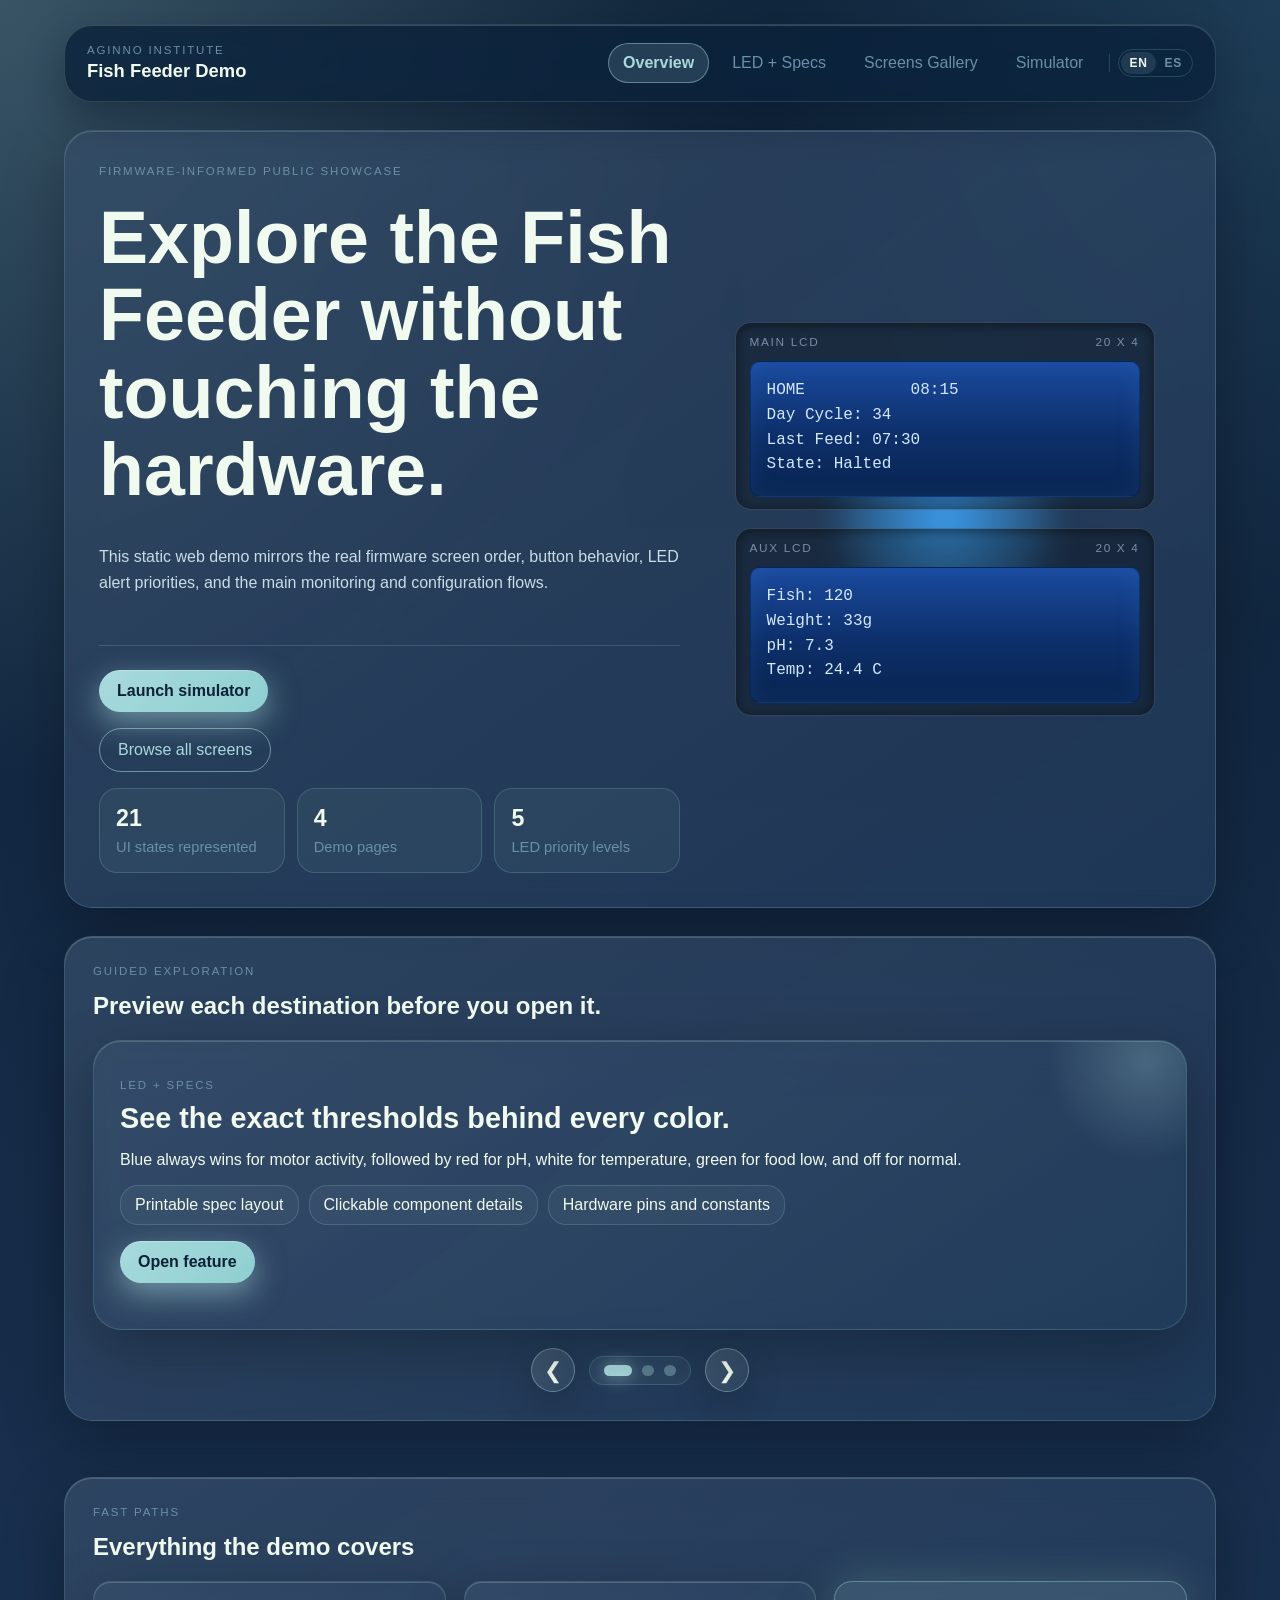
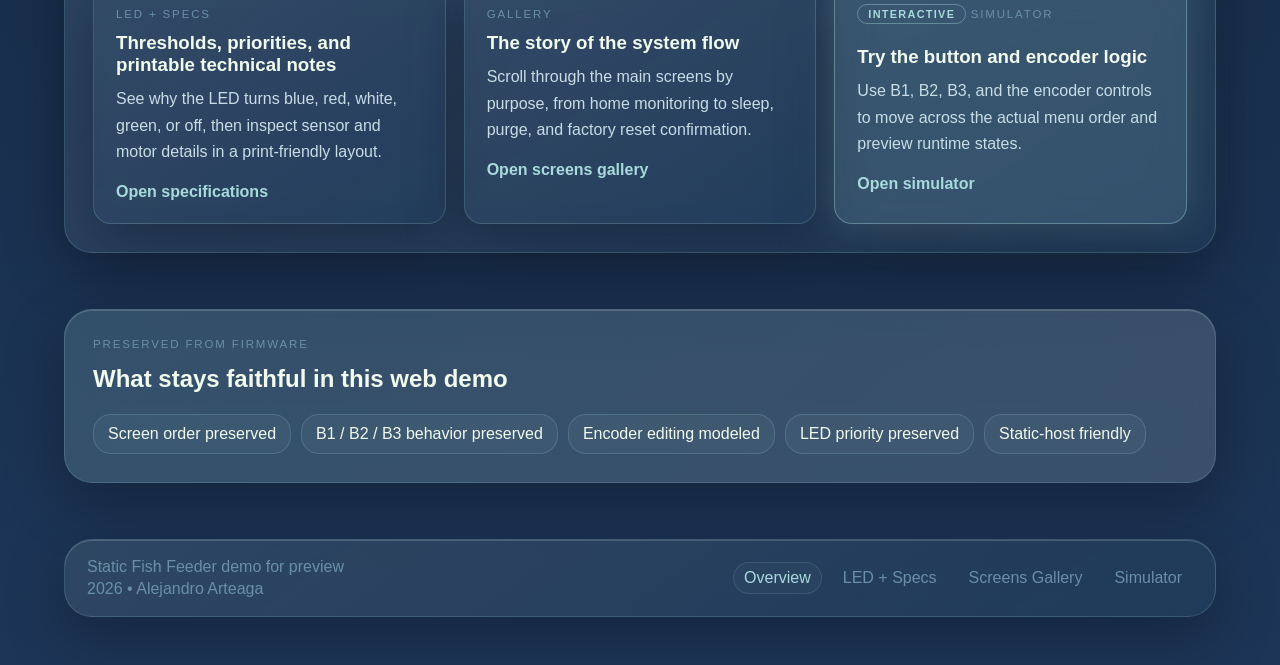
==== commit e993d0e2: "Refactoring simulation page" ====
--- a/index.html
+++ b/index.html
@@ -2,85 +2,79 @@
 <html lang="en">
 <head>
   <meta charset="UTF-8">
-  <meta name="viewport" content="width=device-width, initial-scale=1.0">
-  <title data-i18n-document-title="home.title">Fish Feeder Web Demo</title>
-  <meta name="description" content="Static public demo for the Fish Feeder firmware, including LED logic, screen gallery, and an interactive simulator." data-i18n-document-description="home.description">
+  <meta name="viewport" content="width=device-width, initial-scale=1">
+  <title data-i18n-document-title="home.title"></title>
+  <meta name="description" content="" data-i18n-document-description="home.description">
   <link rel="stylesheet" href="css/styles.css">
   <link rel="stylesheet" href="css/print.css" media="print">
 </head>
 <body data-page="home">
-  <a class="skip-link" href="#main-content">Skip to main content</a>
+  <a class="skip-link" href="#main-content" data-i18n="nav.skipToContent"></a>
   <div class="site-shell">
     <header class="site-header no-print">
-      <a class="brand" href="index.html" aria-label="Fish Feeder Demo home">
+      <a class="brand" href="index.html" data-i18n-aria-label="nav.brandHome">
         <span class="brand-kicker">AgInno Institute</span>
-        <span class="brand-title" data-i18n="nav.brandTitle">Fish Feeder Demo</span>
+        <span class="brand-title" data-i18n="nav.brandTitle"></span>
       </a>
       <div class="header-actions">
-        <div class="header-switches">
-          <div class="lang-switch" role="group" aria-label="Language" data-i18n-aria-label="nav.language">
-            <button type="button" class="lang-switch__button" data-lang-choice="en">EN</button>
-            <button type="button" class="lang-switch__button" data-lang-choice="es">ES</button>
-          </div>
+        <button class="menu-toggle" type="button" aria-expanded="false" aria-controls="site-nav" data-i18n-aria-label="nav.menuToggleAria">
+          <span class="menu-toggle__icon" aria-hidden="true"></span>
+        </button>
+      </div>
+      <nav id="site-nav" class="site-nav" data-i18n-aria-label="nav.primaryNav">
+        <a href="index.html" data-i18n="nav.overview" aria-current="page"></a>
+        <a href="pages/specs.html" data-i18n="nav.specs"></a>
+        <a href="pages/gallery.html" data-i18n="nav.gallery"></a>
+        <a href="pages/simulator.html" data-i18n="nav.simulator"></a>
+        <div class="lang-switch" role="group" data-i18n-aria-label="nav.language">
+          <button type="button" class="lang-switch__button" data-lang-choice="en">EN</button>
+          <button type="button" class="lang-switch__button" data-lang-choice="es">ES</button>
         </div>
-        <button class="menu-toggle" type="button" aria-expanded="false" aria-controls="site-nav" data-i18n="nav.menu">Menu</button>
-      </div>
-      <nav id="site-nav" class="site-nav" aria-label="Primary navigation">
-        <a href="index.html" data-i18n="nav.overview" aria-current="page">Overview</a>
-        <a href="pages/specs.html" data-i18n="nav.specs">LED + Specs</a>
-        <a href="pages/gallery.html" data-i18n="nav.gallery">Screens Gallery</a>
-        <a href="pages/simulator.html" data-i18n="nav.simulator">Simulator</a>
       </nav>
     </header>
 
     <main id="main-content">
       <section id="home-hero" class="hero-panel hero-home" aria-labelledby="home-hero-heading">
         <div class="hero-copy">
-          <p class="eyebrow" data-i18n="home.eyebrow">Firmware-informed public showcase</p>
-          <h1 id="home-hero-heading" data-i18n="home.heading">Explore the Fish Feeder without touching the hardware.</h1>
-          <p class="hero-text" data-i18n="home.body">This static web demo mirrors the real firmware screen order, button behavior, LED alert priorities, and the main monitoring and configuration flows.</p>
+          <p class="eyebrow" data-i18n="home.eyebrow"></p>
+          <h1 id="home-hero-heading" data-i18n="home.heading"></h1>
+          <p class="hero-text" data-i18n="home.body"></p>
           <div class="hero-actions">
-            <a class="button button-primary" href="pages/simulator.html" data-i18n="home.launch">Launch simulator</a>
-            <a class="button button-secondary" href="pages/gallery.html" data-i18n="home.browse">Browse all screens</a>
+            <a class="button button-primary" href="pages/simulator.html" data-i18n="home.launch"></a>
+            <a class="button button-secondary" href="pages/gallery.html" data-i18n="home.browse"></a>
           </div>
           <ul class="hero-metrics">
-            <li aria-label="21 UI states represented"><strong>21</strong><span data-i18n="home.metricsStates">UI states represented</span></li>
-            <li aria-label="4 main pages"><strong>4</strong><span data-i18n="home.metricsPages">Main pages</span></li>
-            <li aria-label="5 LED priority levels"><strong>5</strong><span data-i18n="home.metricsPriority">LED priority levels</span></li>
+            <li data-i18n-aria-label="home.metricsStatesAria"><strong>21</strong><span data-i18n="home.metricsStates"></span></li>
+            <li data-i18n-aria-label="home.metricsPagesAria"><strong>4</strong><span data-i18n="home.metricsPages"></span></li>
+            <li data-i18n-aria-label="home.metricsPriorityAria"><strong>5</strong><span data-i18n="home.metricsPriority"></span></li>
           </ul>
         </div>
 
         <div class="hero-visual">
           <div class="status-orb status-blue"></div>
           <div class="lcd-preview-stack">
-            <article class="lcd-preview" aria-label="Main LCD preview 20 by 4 characters">
+            <article class="lcd-preview" data-i18n-aria-label="home.lcdMainPreviewAria">
               <div class="lcd-header">
-                <span data-i18n="simulatorPage.mainLcd">Main LCD</span>
+                <span data-i18n="simulatorPage.mainLcd"></span>
                 <span>20 x 4</span>
               </div>
-              <pre>DAY 034       08:15
-STATUS  IDLE
-LASTFD  07:30
-FISH    120</pre>
+              <pre data-i18n="home.lcdMainPreviewText"></pre>
             </article>
-            <article class="lcd-preview lcd-preview-alt" aria-label="Aux LCD preview 20 by 4 characters">
+            <article class="lcd-preview lcd-preview-alt" data-i18n-aria-label="home.lcdAuxPreviewAria">
               <div class="lcd-header">
-                <span data-i18n="simulatorPage.auxLcd">Aux LCD</span>
+                <span data-i18n="simulatorPage.auxLcd"></span>
                 <span>20 x 4</span>
               </div>
-              <pre>WEIGHT  212 g
-pH      7.30
-TEMP    24.4 C
-LEVEL   14.0 cm</pre>
+              <pre data-i18n="home.lcdAuxPreviewText"></pre>
             </article>
           </div>
         </div>
       </section>
 
-      <section id="home-guided" class="section-block no-print" aria-labelledby="home-guided-heading" aria-label="Feature carousel" aria-roledescription="carousel">
+      <section id="home-guided" class="section-block no-print" aria-labelledby="home-guided-heading" data-i18n-aria-label="home.featureCarouselAria" aria-roledescription="carousel">
         <div class="section-heading">
-          <p class="eyebrow" data-i18n="home.guidedEyebrow">Guided exploration</p>
-          <h2 id="home-guided-heading" data-i18n="home.guidedHeading">Preview each destination before you open it.</h2>
+          <p class="eyebrow" data-i18n="home.guidedEyebrow"></p>
+          <h2 id="home-guided-heading" data-i18n="home.guidedHeading"></h2>
         </div>
 
         <div class="feature-spotlight">
@@ -88,71 +82,72 @@
         </div>
 
         <div class="feature-controls">
-          <button id="feature-prev" class="icon-button feature-arrow" type="button" aria-label="Previous feature" data-i18n-aria-label="home.prevFeature">&#10094;</button>
-          <div id="feature-dots" class="feature-dots" aria-label="Feature selector" data-i18n-aria-label="home.featureSelector"></div>
-          <button id="feature-next" class="icon-button feature-arrow" type="button" aria-label="Next feature" data-i18n-aria-label="home.nextFeature">&#10095;</button>
+          <button id="feature-prev" class="icon-button feature-arrow" type="button" data-i18n-aria-label="home.prevFeature">&#10094;</button>
+          <div id="feature-dots" class="feature-dots" data-i18n-aria-label="home.featureSelector"></div>
+          <button id="feature-next" class="icon-button feature-arrow" type="button" data-i18n-aria-label="home.nextFeature">&#10095;</button>
         </div>
       </section>
 
       <section id="home-paths" class="section-block" aria-labelledby="home-paths-heading">
         <div class="section-heading">
-          <p class="eyebrow" data-i18n="home.pathsEyebrow">Fast paths</p>
-          <h2 id="home-paths-heading" data-i18n="home.pathsHeading">Everything the demo covers</h2>
+          <p class="eyebrow" data-i18n="home.pathsEyebrow"></p>
+          <h2 id="home-paths-heading" data-i18n="home.pathsHeading"></h2>
         </div>
 
         <div class="card-grid card-grid-three">
           <article class="info-card">
-            <span class="card-tag" data-i18n="home.cardSpecsTag">LED + Specs</span>
-            <h3 data-i18n="home.cardSpecsTitle">Thresholds, priorities, and printable technical notes</h3>
-            <p data-i18n="home.cardSpecsBody">See why the LED turns blue, red, white, green, or off, then inspect sensor and motor details in a print-friendly layout.</p>
-            <a class="text-link" href="pages/specs.html" data-i18n="home.cardSpecsLink">Open specifications</a>
+            <span class="card-tag" data-i18n="home.cardSpecsTag"></span>
+            <h3 data-i18n="home.cardSpecsTitle"></h3>
+            <p data-i18n="home.cardSpecsBody"></p>
+            <a class="text-link" href="pages/specs.html" data-i18n="home.cardSpecsLink"></a>
           </article>
           <article class="info-card">
-            <span class="card-tag" data-i18n="home.cardGalleryTag">Gallery</span>
-            <h3 data-i18n="home.cardGalleryTitle">The story of the system flow</h3>
-            <p data-i18n="home.cardGalleryBody">Scroll through the main screens by purpose, from home monitoring to sleep, purge, and factory reset confirmation.</p>
-            <a class="text-link" href="pages/gallery.html" data-i18n="home.cardGalleryLink">Open screens gallery</a>
+            <span class="card-tag" data-i18n="home.cardGalleryTag"></span>
+            <h3 data-i18n="home.cardGalleryTitle"></h3>
+            <p data-i18n="home.cardGalleryBody"></p>
+            <a class="text-link" href="pages/gallery.html" data-i18n="home.cardGalleryLink"></a>
           </article>
           <article class="info-card is-featured">
-            <span class="card-tag" data-i18n="home.cardSimulatorTag">Simulator</span>
-            <h3 data-i18n="home.cardSimulatorTitle">Try the button and encoder logic</h3>
-            <p data-i18n="home.cardSimulatorBody">Use B1, B2, B3, and the encoder controls to move across the actual menu order and preview runtime states.</p>
-            <a class="text-link" href="pages/simulator.html" data-i18n="home.cardSimulatorLink">Open simulator</a>
+            <span class="card-tag" data-i18n="home.cardSimulatorTag"></span>
+            <h3 data-i18n="home.cardSimulatorTitle"></h3>
+            <p data-i18n="home.cardSimulatorBody"></p>
+            <a class="text-link" href="pages/simulator.html" data-i18n="home.cardSimulatorLink"></a>
           </article>
         </div>
       </section>
 
       <section id="home-preserved" class="section-block accent-band" aria-labelledby="home-preserved-heading">
         <div class="section-heading">
-          <p class="eyebrow" data-i18n="home.preservedEyebrow">Preserved from firmware</p>
-          <h2 id="home-preserved-heading" data-i18n="home.preservedHeading">What stays faithful in this web demo</h2>
+          <p class="eyebrow" data-i18n="home.preservedEyebrow"></p>
+          <h2 id="home-preserved-heading" data-i18n="home.preservedHeading"></h2>
         </div>
 
         <div class="pill-row">
-          <span class="pill" data-i18n="home.preserved1">Screen order preserved</span>
-          <span class="pill" data-i18n="home.preserved2">B1 / B2 / B3 behavior preserved</span>
-          <span class="pill" data-i18n="home.preserved3">Encoder editing modeled</span>
-          <span class="pill" data-i18n="home.preserved4">LED priority preserved</span>
-          <span class="pill" data-i18n="home.preserved5">Static-host friendly</span>
+          <span class="pill" data-i18n="home.preserved1"></span>
+          <span class="pill" data-i18n="home.preserved2"></span>
+          <span class="pill" data-i18n="home.preserved3"></span>
+          <span class="pill" data-i18n="home.preserved4"></span>
+          <span class="pill" data-i18n="home.preserved5"></span>
         </div>
       </section>
     </main>
 
     <footer class="site-footer">
       <div class="footer-meta">
-        <p data-i18n="home.footerLead">Static Fish Feeder demo for preview</p>
-        <p><span id="current-year"></span> • <span data-i18n="home.footerStack">Alejandro Arteaga</span></p>
+        <p data-i18n="home.footerLead"></p>
+        <p><span id="current-year"></span> • <span data-i18n="home.footerStack"></span></p>
       </div>
-      <nav class="footer-nav" aria-label="Footer navigation">
-        <a href="index.html" aria-current="page">Overview</a>
-        <a href="pages/specs.html">LED + Specs</a>
-        <a href="pages/gallery.html">Screens Gallery</a>
-        <a href="pages/simulator.html">Simulator</a>
+      <nav class="footer-nav" data-i18n-aria-label="nav.footerNav">
+        <a href="index.html" data-i18n="nav.overview" aria-current="page"></a>
+        <a href="pages/specs.html" data-i18n="nav.specs"></a>
+        <a href="pages/gallery.html" data-i18n="nav.gallery"></a>
+        <a href="pages/simulator.html" data-i18n="nav.simulator"></a>
       </nav>
     </footer>
   </div>
 
   <script src="js/i18n.js"></script>
+  <script src="js/data/firmware-config.js"></script>
   <script src="js/data/screens.js"></script>
   <script src="js/data/specs.js"></script>
   <script src="js/data/led-rules.js"></script>
--- a/css/styles.css
+++ b/css/styles.css
@@ -2,51 +2,77 @@
 
 :root {
   color-scheme: dark;
-  --bg: #0b1715;
-  --bg-soft: #11201d;
-  --bg-elevated: #18302b;
-  --panel: rgba(15, 31, 27, 0.86);
-  --panel-strong: rgba(21, 42, 37, 0.96);
-  --surface-soft: rgba(243, 238, 226, 0.06);
-  --surface-strong: rgba(243, 238, 226, 0.1);
-  --line: rgba(184, 166, 126, 0.18);
-  --line-strong: rgba(184, 166, 126, 0.34);
-  --text: #f6f1e7;
-  --text-soft: #d4cec0;
-  --muted: #a9b2a4;
-  --accent: #6f8f47;
-  --accent-strong: #b88a4a;
-  --accent-soft: rgba(111, 143, 71, 0.2);
-  --accent-soft-strong: rgba(184, 138, 74, 0.24);
-  --hero-glow-one: rgba(111, 143, 71, 0.2);
-  --hero-glow-two: rgba(184, 138, 74, 0.16);
-  --lcd-bg: linear-gradient(180deg, #d8dfb7 0%, #bac98a 100%);
-  --lcd-text: #334115;
+  /* Coastal Mejorada — depth hierarchy + muted vs accent + LED blue */
+  --bg: #0d2137;
+  --bg-soft: #1d3557;
+  --bg-elevated: #243f63;
+  --panel: rgba(29, 53, 87, 0.72);
+  --panel-strong: rgba(36, 63, 99, 0.92);
+  --surface-soft: rgba(168, 218, 220, 0.06);
+  --surface-strong: rgba(168, 218, 220, 0.12);
+  --surface-low: rgba(241, 250, 238, 0.04);
+  --surface-subtle: rgba(168, 218, 220, 0.03);
+  --line: rgba(168, 218, 220, 0.18);
+  --line-strong: rgba(168, 218, 220, 0.38);
+  --text: #f1faee;
+  --text-soft: #d4ece7;
+  --text-body: #c8dde6;
+  --muted: #6a8fa8;
+  --accent: #a8dadc;
+  --accent-strong: #f1faee;
+  --accent-soft: rgba(168, 218, 220, 0.18);
+  --accent-soft-strong: rgba(241, 250, 238, 0.15);
+  --accent-alpha-mid: rgba(168, 218, 220, 0.14);
+  --accent-alpha-hi: rgba(168, 218, 220, 0.38);
+  --hero-glow-one: rgba(168, 218, 220, 0.28);
+  --hero-glow-two: rgba(69, 123, 157, 0.3);
+  /* LCD display: match simulator HMI (blue backlight + cool pixels) */
+  --lcd-backlight: linear-gradient(180deg, #1a4a9e 0%, #0d2f6a 55%, #082450 100%);
+  --lcd-pixel: #d4e8ff;
+  --lcd-scan: repeating-linear-gradient(
+    180deg,
+    rgba(255, 255, 255, 0.04) 0 1px,
+    transparent 1px 3px
+  );
+  --lcd-bg: var(--lcd-backlight);
+  --lcd-text: var(--lcd-pixel);
   --shadow: 0 20px 60px rgba(0, 0, 0, 0.28);
   --shadow-soft: 0 14px 36px rgba(0, 0, 0, 0.2);
   --radius-lg: 28px;
   --radius-md: 18px;
   --radius-sm: 12px;
   --blue: #4b9dff;
-  --red: #d95d54;
-  --white: #fbf7ee;
-  --green: #6f9b57;
-  --off: #465752;
-  --surface-subtle: rgba(255, 255, 255, 0.03);
-  --surface-low: rgba(255, 255, 255, 0.04);
-  --accent-alpha-mid: rgba(111, 143, 71, 0.16);
-  --accent-alpha-hi: rgba(111, 143, 71, 0.4);
-  --border-hover: rgba(184, 166, 126, 0.34);
-  --text-body: #d4cec0;
-  --btn-primary-fg: #f8f4ec;
+  --red: #e76f51;
+  --white: #f1faee;
+  --green: #7cb518;
+  --off: #5c7285;
+  --border-hover: rgba(168, 218, 220, 0.6);
+  --btn-primary-fg: #0d2137;
+  --glass-highlight: rgba(241, 250, 238, 0.18);
+  --glass-overlay: rgba(255, 255, 255, 0.08);
+  --glass-shadow: 0 16px 38px rgba(7, 20, 36, 0.42);
+  --btn-glow: 0 10px 30px rgba(168, 218, 220, 0.55);
+  --btn-glow-soft: 0 8px 22px rgba(168, 218, 220, 0.3);
 }
 
 * {
   box-sizing: border-box;
 }
 
+img,
+svg,
+video {
+  max-width: 100%;
+  height: auto;
+}
+
 html {
   scroll-behavior: smooth;
+  overflow-x: clip;
+  background-color: #0d2137;
+  background-image:
+    radial-gradient(ellipse 75% 55% at 75% 15%, rgba(168, 218, 220, 0.18) 0%, transparent 60%),
+    radial-gradient(ellipse 55% 45% at 15% 85%, rgba(69, 123, 157, 0.2) 0%, transparent 55%);
 }
 
 body {
@@ -98,6 +124,7 @@
 .spotlight-card,
 .priority-item,
 .detail-panel,
+.priority-detail-panel,
 .selector-panel,
 .side-card,
 .simulator-device,
@@ -124,7 +151,7 @@
 
 .site-shell {
   width: 100%;
-  max-width: 1200px;
+  max-width: min(1200px, 100%);
   margin: 0 auto;
   padding: 24px 24px 48px;
 }
@@ -137,6 +164,7 @@
 .spotlight-card,
 .priority-item,
 .detail-panel,
+.priority-detail-panel,
 .selector-panel,
 .side-card,
 .simulator-device,
@@ -144,9 +172,12 @@
 .screen-card,
 .lcd-preview {
   border: 1px solid var(--line);
-  background: var(--panel);
+  background:
+    linear-gradient(145deg, rgba(241, 250, 238, 0.09), rgba(168, 218, 220, 0.03)),
+    var(--panel);
   backdrop-filter: blur(16px);
-  box-shadow: var(--shadow);
+  -webkit-backdrop-filter: blur(16px);
+  box-shadow: var(--shadow), inset 0 1px 0 var(--glass-highlight);
 }
 
 .site-header,
@@ -164,14 +195,19 @@
   gap: 20px;
   padding: 18px 22px;
   margin-bottom: 28px;
-  backdrop-filter: blur(12px);
-  border-bottom: 1px solid rgba(184, 166, 126, 0.1);
+  background: rgba(13, 33, 55, 0.8) !important;
+  backdrop-filter: blur(18px) saturate(160%);
+  -webkit-backdrop-filter: blur(18px) saturate(160%);
+  border-bottom: 1px solid rgba(168, 218, 220, 0.15);
+  box-shadow: var(--glass-shadow), inset 0 1px 0 var(--glass-highlight);
 }
 
 .brand {
   display: flex;
   flex-direction: column;
   gap: 4px;
+  min-width: 0;
+  overflow-wrap: anywhere;
 }
 
 .brand-kicker,
@@ -195,45 +231,65 @@
   gap: 12px;
 }
 
-.header-switches {
-  display: flex;
-  align-items: center;
-  gap: 10px;
-  flex-wrap: wrap;
-}
-
 .lang-switch {
   display: inline-flex;
-  gap: 6px;
-  padding: 6px;
+  align-items: center;
+  align-self: center;
+  gap: 1px;
+  padding: 2px;
   border-radius: 999px;
   border: 1px solid var(--line);
-  background: var(--surface-soft);
+  background: transparent;
+  overflow: visible;
 }
 
 .lang-switch__button {
   border: 0;
-  padding: 8px 12px;
+  padding: 4px 8px;
   border-radius: 999px;
+  font-size: 0.75rem;
+  font-weight: 600;
+  letter-spacing: 0.06em;
+  line-height: 1.2;
   color: var(--muted);
   background: transparent;
   cursor: pointer;
-  transition: 0.2s ease;
+  transition: color 0.2s ease, background 0.2s ease;
+}
+
+.lang-switch__button:hover {
+  color: var(--text-soft);
+  background: var(--surface-soft);
 }
 
 .lang-switch__button.is-active {
   color: var(--text);
-  background: linear-gradient(135deg, var(--accent-soft), var(--accent-soft-strong));
+  background: var(--surface-strong);
 }
 
 .site-nav {
   display: flex;
+  align-items: center;
   gap: 8px;
   flex-wrap: wrap;
 }
 
-.site-nav a,
-.menu-toggle {
+.site-nav .lang-switch {
+  margin-left: 12px;
+  position: relative;
+}
+
+.site-nav .lang-switch::before {
+  content: "";
+  position: absolute;
+  left: -10px;
+  top: 15%;
+  height: 70%;
+  width: 1px;
+  background: var(--line);
+}
+
+.site-nav a {
   border: 1px solid transparent;
   color: var(--muted);
   padding: 10px 14px;
@@ -242,9 +298,7 @@
   background: transparent;
 }
 
-.site-nav a:hover,
-.site-nav a.is-active,
-.menu-toggle:hover {
+.site-nav a:hover {
   color: var(--text);
   border-color: var(--line);
   background: var(--surface-soft);
@@ -252,13 +306,77 @@
 
 .site-nav a.is-active {
   color: var(--accent);
-  border-color: var(--accent-alpha-mid);
-  background: var(--accent-soft);
+  border: 1px solid rgba(168, 218, 220, 0.45);
+  background: rgba(168, 218, 220, 0.16);
   font-weight: 600;
 }
 
 .menu-toggle {
   display: none;
+  border: 0;
+  color: var(--muted);
+  padding: 10px 14px;
+  border-radius: 999px;
+  transition: color 0.2s ease, background 0.2s ease;
+  background: transparent;
+}
+
+.menu-toggle:hover,
+.menu-toggle:active,
+.menu-toggle:focus-visible,
+.site-header.is-menu-open .menu-toggle {
+  border: 0;
+  color: var(--text);
+  background: var(--surface-soft);
+}
+
+.site-header.is-menu-open .menu-toggle:hover,
+.site-header.is-menu-open .menu-toggle:active {
+  border: 0;
+}
+
+.menu-toggle__icon {
+  position: relative;
+  display: block;
+  width: 22px;
+  height: 2px;
+  border-radius: 1px;
+  background: currentColor;
+  box-shadow: 0 -7px 0 currentColor, 0 7px 0 currentColor;
+  transition: background 0.2s ease, box-shadow 0.2s ease;
+}
+
+.menu-toggle__icon::before,
+.menu-toggle__icon::after {
+  content: "";
+  position: absolute;
+  left: 0;
+  top: 0;
+  width: 22px;
+  height: 2px;
+  border-radius: 1px;
+  background: currentColor;
+  opacity: 0;
+  transform: rotate(0deg);
+  transition: opacity 0.15s ease, transform 0.2s ease;
+}
+
+.site-header.is-menu-open .menu-toggle__icon {
+  background: transparent;
+  box-shadow: none;
+}
+
+.site-header.is-menu-open .menu-toggle__icon::before,
+.site-header.is-menu-open .menu-toggle__icon::after {
+  opacity: 1;
+}
+
+.site-header.is-menu-open .menu-toggle__icon::before {
+  transform: rotate(45deg);
+}
+
+.site-header.is-menu-open .menu-toggle__icon::after {
+  transform: rotate(-45deg);
 }
 
 .hero-panel,
@@ -290,6 +408,7 @@
 
 .hero-copy {
   flex: 1 1 52%;
+  min-width: 0;
 }
 
 .hero-copy h1,
@@ -332,7 +451,7 @@
 .segmented-control__button {
   cursor: pointer;
   border: 1px solid var(--line);
-  transition: transform 0.18s ease, border-color 0.18s ease, background 0.18s ease;
+  transition: transform 0.2s ease, border-color 0.2s ease, background 0.2s ease, box-shadow 0.2s ease, filter 0.2s ease;
 }
 
 .button:hover,
@@ -349,25 +468,105 @@
   gap: 10px;
   padding: 12px 18px;
   border-radius: 999px;
-}
-
-.button-primary {
-  background: linear-gradient(135deg, var(--accent) 0%, var(--accent-strong) 100%);
+  position: relative;
+  overflow: hidden;
+  isolation: isolate;
+}
+
+.button::before {
+  content: "";
+  position: absolute;
+  inset: 0;
+  background: linear-gradient(120deg, transparent 25%, var(--glass-overlay) 50%, transparent 75%);
+  transform: translateX(-140%);
+  transition: transform 0.45s ease;
+  z-index: -1;
+}
+
+.button:hover::before {
+  transform: translateX(140%);
+}
+
+.button.button-primary,
+a.button.button-primary {
+  background: linear-gradient(135deg, #a8dadc, #8ecfd1);
   color: var(--btn-primary-fg);
   font-weight: 700;
-  box-shadow: var(--shadow-soft);
-}
-
-.button-secondary,
+  border: none;
+  box-shadow: var(--btn-glow), inset 0 1px 0 rgba(255, 255, 255, 0.25);
+}
+
+.button.button-primary:hover,
+a.button.button-primary:hover {
+  transform: translateY(-1px);
+  filter: none;
+  background: linear-gradient(135deg, #b8e4e6, #a8dadc);
+  box-shadow: 0 14px 36px rgba(168, 218, 220, 0.7), inset 0 1px 0 rgba(255, 255, 255, 0.3);
+}
+
+.button.button-secondary,
+a.button.button-secondary {
+  background: transparent;
+  color: var(--accent);
+  border: 1.5px solid rgba(168, 218, 220, 0.55);
+  box-shadow: none;
+}
+
+.button.button-secondary:hover,
+a.button.button-secondary:hover {
+  background: rgba(168, 218, 220, 0.08);
+  border-color: var(--accent);
+  box-shadow: none;
+}
+
 .button-sim {
-  background: var(--surface-low);
+  background: linear-gradient(135deg, rgba(241, 250, 238, 0.08), rgba(168, 218, 220, 0.05));
   color: var(--text);
+  border: 1px solid var(--line);
+  box-shadow: var(--btn-glow-soft), inset 0 1px 0 rgba(241, 250, 238, 0.12);
+}
+
+.button-sim:hover {
+  transform: translateY(-1px);
+  border-color: var(--line-strong);
+  box-shadow: 0 8px 20px rgba(168, 218, 220, 0.22);
 }
 
 .button-row {
   display: flex;
   gap: 10px;
   flex-wrap: wrap;
+}
+
+.button-row--equal {
+  display: grid;
+  grid-template-columns: repeat(3, minmax(0, 1fr));
+  gap: 10px;
+  align-items: start;
+  width: 100%;
+}
+
+.button-row--equal > .button-sim,
+.button-row--equal > .button-hint-group {
+  min-width: 0;
+}
+
+.button-row--equal > .button-hint-group {
+  display: flex;
+  flex-direction: column;
+  align-items: stretch;
+  gap: 4px;
+}
+
+.button-row--equal .button-sim {
+  width: 100%;
+  box-sizing: border-box;
+  justify-content: center;
+}
+
+.button-row--equal .btn-hint {
+  text-align: center;
+  text-wrap: balance;
 }
 
 .button-hint-group {
@@ -380,6 +579,76 @@
   font-size: 0.72rem;
   color: var(--muted);
   letter-spacing: 0.06em;
+}
+
+.button-hint-stack {
+  display: grid;
+  gap: 8px;
+  margin-top: 6px;
+  min-width: 0;
+}
+
+.button-hint-row {
+  display: flex;
+  flex-wrap: wrap;
+  align-items: baseline;
+  gap: 6px 10px;
+  line-height: 1.4;
+  transition: opacity 0.2s ease;
+}
+
+.button-hint-row.is-inactive {
+  opacity: 0.52;
+}
+
+.button-hint-row .hint-kind {
+  flex: 0 0 auto;
+  font-size: 0.65rem;
+  font-weight: 700;
+  letter-spacing: 0.1em;
+  text-transform: uppercase;
+  color: var(--muted);
+}
+
+.button-hint-row .hint-text {
+  flex: 1 1 140px;
+  min-width: 0;
+  font-size: 0.8rem;
+  color: var(--text-body);
+  letter-spacing: 0.02em;
+}
+
+.button-row--buttons.button-row--equal {
+  align-items: stretch;
+}
+
+@media (max-width: 640px) {
+  .button-row--buttons.button-row--equal {
+    grid-template-columns: 1fr;
+  }
+}
+
+.button-row--encoder {
+  gap: 4px;
+  padding: 4px;
+  border-radius: 999px;
+  border: 1px solid var(--line);
+  background: rgba(29, 53, 87, 0.45);
+  box-shadow: inset 0 1px 0 rgba(241, 250, 238, 0.08);
+}
+
+.button-row--encoder .button-sim--encoder {
+  border-radius: 999px;
+  border: 1px solid transparent;
+  min-height: 44px;
+  font-size: 1.2rem;
+  line-height: 1;
+  font-weight: 700;
+  font-variant-numeric: tabular-nums;
+}
+
+.button-row--encoder .button-sim--encoder:hover {
+  border-color: var(--line-strong);
 }
 
 .hero-metrics,
@@ -429,6 +698,7 @@
   align-items: center;
   justify-content: center;
   min-height: 340px;
+  min-width: 0;
 }
 
 .status-orb {
@@ -454,34 +724,45 @@
 .lcd-preview {
   position: relative;
   z-index: 1;
-  padding: 18px;
-  border-radius: 24px;
+  padding: 12px 14px;
+  border-radius: 16px;
+  width: 100%;
+  background: rgba(0, 0, 0, 0.28);
+  border: 1px solid rgba(255, 255, 255, 0.12);
+  box-shadow: inset 0 2px 12px rgba(0, 0, 0, 0.45);
+  backdrop-filter: none;
+  -webkit-backdrop-filter: none;
 }
 
 .lcd-preview-alt {
-  margin-left: 46px;
+  margin-left: 0;
 }
 
 .lcd-header {
   display: flex;
   justify-content: space-between;
-  color: var(--muted);
-  margin-bottom: 14px;
-  font-size: 0.8rem;
+  color: rgba(200, 220, 255, 0.55);
+  margin-bottom: 12px;
+  font-size: 0.74rem;
   text-transform: uppercase;
-  letter-spacing: 0.12em;
+  letter-spacing: 0.14em;
 }
 
 .lcd-preview pre,
 .lcd-screen pre,
 .screen-card pre {
   padding: 16px;
-  border-radius: 18px;
-  background: var(--lcd-bg);
-  color: var(--lcd-text);
+  border-radius: 10px;
+  background: var(--lcd-backlight), var(--lcd-scan);
+  background-blend-mode: normal, soft-light;
+  color: var(--lcd-pixel);
+  border: 1px solid rgba(0, 40, 100, 0.5);
+  box-shadow: inset 0 0 24px rgba(80, 160, 255, 0.12);
   font-family: "Consolas", "Courier New", monospace;
   line-height: 1.55;
   min-height: 136px;
+  max-width: 100%;
+  overflow-x: auto;
 }
 
 .section-block {
@@ -505,6 +786,20 @@
   padding: 26px;
   min-height: 290px;
   touch-action: pan-y;
+  position: relative;
+  overflow: hidden;
+}
+
+.spotlight-card::after {
+  content: "";
+  position: absolute;
+  right: -60px;
+  top: -80px;
+  width: 200px;
+  height: 200px;
+  border-radius: 50%;
+  background: radial-gradient(circle, rgba(168, 218, 220, 0.26), transparent 70%);
+  pointer-events: none;
 }
 
 .feature-controls {
@@ -532,9 +827,11 @@
   width: 52px;
   height: 52px;
   border-radius: 50%;
-  background: var(--surface-strong);
+  background: linear-gradient(135deg, rgba(241, 250, 238, 0.15), rgba(168, 218, 220, 0.07));
   color: var(--text);
   font-size: 1.4rem;
+  border-color: rgba(168, 218, 220, 0.42);
+  box-shadow: var(--btn-glow-soft);
 }
 
 .feature-arrow {
@@ -589,6 +886,7 @@
 .side-card,
 .selector-panel,
 .detail-panel,
+.priority-detail-panel,
 .screen-card {
   border-radius: var(--radius-md);
   padding: 22px;
@@ -667,14 +965,113 @@
 }
 
 .priority-item:first-child {
-  border-color: rgba(64, 169, 255, 0.3);
-  background: rgba(64, 169, 255, 0.04);
+  border-color: rgba(69, 123, 157, 0.36);
+  background: rgba(69, 123, 157, 0.12);
 }
 
 .priority-item:first-child .priority-rank {
-  background: rgba(64, 169, 255, 0.15);
+  background: rgba(69, 123, 157, 0.22);
   color: var(--blue);
-  border: 1px solid rgba(64, 169, 255, 0.3);
+  border: 1px solid rgba(69, 123, 157, 0.36);
+}
+
+.priority-print-all {
+  display: none;
+}
+
+.component-print-all {
+  display: none;
+}
+
+.priority-interactive {
+  display: grid;
+  grid-template-columns: minmax(200px, 280px) minmax(0, 1fr);
+  gap: 20px;
+  align-items: start;
+}
+
+.priority-tabs {
+  display: flex;
+  flex-direction: column;
+  gap: 8px;
+}
+
+.priority-tab {
+  width: 100%;
+  text-align: left;
+  border: 1px solid var(--line);
+  border-radius: var(--radius-md);
+  padding: 12px 14px;
+  cursor: pointer;
+  background: linear-gradient(135deg, rgba(241, 250, 238, 0.08), rgba(168, 218, 220, 0.03));
+  color: var(--text);
+  transition: border-color 0.2s ease, background 0.2s ease, box-shadow 0.2s ease, transform 0.2s ease;
+}
+
+.priority-tab:hover {
+  border-color: var(--line-strong);
+  transform: translateY(-1px);
+}
+
+.priority-tab.is-active {
+  border-color: var(--accent-alpha-hi);
+  background: linear-gradient(135deg, rgba(168, 218, 220, 0.22), rgba(69, 123, 157, 0.14));
+  box-shadow: 0 0 0 1px rgba(69, 123, 157, 0.25), var(--shadow-soft);
+}
+
+.priority-tab-inner {
+  display: flex;
+  align-items: center;
+  gap: 10px;
+}
+
+.priority-tab-rank {
+  font-size: 0.85rem;
+  font-weight: 800;
+  color: var(--muted);
+  min-width: 1.25rem;
+}
+
+.priority-tab-label {
+  font-weight: 600;
+  flex: 1;
+}
+
+.priority-detail-panel {
+  border-radius: var(--radius-lg);
+  min-height: 200px;
+}
+
+.priority-detail-header {
+  display: flex;
+  align-items: center;
+  gap: 14px;
+  margin-bottom: 12px;
+}
+
+.priority-detail-title {
+  display: flex;
+  align-items: center;
+  gap: 12px;
+  flex-wrap: wrap;
+}
+
+.priority-detail-title h3 {
+  margin: 0;
+  font-size: 1.5rem;
+}
+
+.priority-detail-body {
+  margin: 0 0 14px;
+  line-height: 1.65;
+  color: var(--text-body);
+}
+
+.lead-text {
+  margin: 0;
+  line-height: 1.65;
+  color: var(--text-body);
+  font-size: 1.02rem;
 }
 
 .color-chip {
@@ -729,6 +1126,14 @@
   gap: 10px;
 }
 
+.detail-section-label {
+  margin: 18px 0 8px;
+  font-size: 0.76rem;
+  letter-spacing: 0.12em;
+  text-transform: uppercase;
+  color: var(--muted);
+}
+
 .detail-meta,
 .constant-row,
 .hint-grid {
@@ -749,6 +1154,14 @@
   border: 1px solid var(--line);
 }
 
+.meta-card p {
+  margin-top: 8px;
+}
+
+.detail-list .meta-card {
+  border-left: 2px solid var(--line-strong);
+}
+
 .gallery-sections {
   display: grid;
   gap: 20px;
@@ -779,8 +1192,12 @@
 
 .simulator-grid {
   display: grid;
-  grid-template-columns: minmax(0, 1.5fr) minmax(320px, 0.9fr);
+  grid-template-columns: minmax(0, 1.5fr) minmax(0, 0.9fr);
   gap: 22px;
+}
+
+.simulator-grid > * {
+  min-width: 0;
 }
 
 .simulator-device {
@@ -791,8 +1208,13 @@
   display: flex;
   align-items: center;
   justify-content: space-between;
+  flex-wrap: wrap;
   gap: 12px;
   margin-bottom: 18px;
+}
+
+.device-topline > div {
+  min-width: 0;
 }
 
 .device-topline h2 {
@@ -832,8 +1254,11 @@
 }
 
 .lcd-shell.is-dark .lcd-screen pre {
-  background: linear-gradient(180deg, #0f1417 0%, #090b0c 100%);
-  color: #52615e;
+  background: linear-gradient(180deg, #0a0e12 0%, #050708 100%);
+  background-blend-mode: normal;
+  color: #3d4f4c;
+  border-color: rgba(0, 0, 0, 0.6);
+  box-shadow: inset 0 0 20px rgba(0, 0, 0, 0.8);
 }
 
 .lcd-screen {
@@ -860,24 +1285,555 @@
   padding: 16px;
   border-radius: 18px;
   border: 1px solid var(--line);
-  background: var(--surface-soft);
+  background: linear-gradient(135deg, rgba(241, 250, 238, 0.09), rgba(168, 218, 220, 0.04));
+  box-shadow: inset 0 1px 0 rgba(241, 250, 238, 0.2);
 }
 
 .segmented-control {
   display: inline-flex;
+  flex-wrap: wrap;
+  gap: 6px;
+  padding: 4px;
+  border-radius: 999px;
+  border: 1px solid var(--line);
+  background: rgba(29, 53, 87, 0.45);
+  box-shadow: inset 0 1px 0 rgba(241, 250, 238, 0.08);
+  max-width: 100%;
+}
+
+.segmented-control__button {
+  padding: 10px 18px;
+  border-radius: 999px;
+  border: 1px solid transparent;
+  background: transparent;
+  color: var(--muted);
+  font-weight: 500;
+}
+
+.segmented-control__button:hover:not(.is-active) {
+  color: var(--text-soft);
+  background: rgba(241, 250, 238, 0.06);
+}
+
+.segmented-control__button.is-active {
+  background: linear-gradient(145deg, #a8dadc 0%, #8ecfd1 100%);
+  border-color: rgba(241, 250, 238, 0.55);
+  color: var(--btn-primary-fg);
+  font-weight: 800;
+  letter-spacing: 0.04em;
+  box-shadow:
+    0 0 0 1px rgba(168, 218, 220, 0.45),
+    0 4px 18px rgba(168, 218, 220, 0.4),
+    inset 0 1px 0 rgba(255, 255, 255, 0.35);
+}
+
+/* --- Simulator: physical HMI faceplate (stacked LCDs, left LED+encoder, right buttons) --- */
+body[data-page="simulator"] {
+  --hmi-plate: linear-gradient(165deg, #1d3557 0%, #243f63 38%, #2c4f77 100%);
+  --hmi-texture: repeating-linear-gradient(
+    0deg,
+    rgba(255, 255, 255, 0.02) 0 2px,
+    transparent 2px 4px
+  );
+  --hmi-lcd-backlight: var(--lcd-backlight);
+  --hmi-lcd-pixel: var(--lcd-pixel);
+  --hmi-lcd-scan: var(--lcd-scan);
+}
+
+body[data-page="simulator"] .device-topline--sim-state {
+  margin-bottom: 12px;
+  justify-content: flex-start;
+  align-items: flex-start;
+}
+
+body[data-page="simulator"] .simulator-device {
+  overflow: hidden;
+}
+
+body[data-page="simulator"] .sim-live-inputs {
+  margin: 0;
+  width: 100%;
+  max-width: 100%;
+  padding: 14px 16px 16px;
+  border-radius: var(--radius-md);
+  background: linear-gradient(155deg, rgba(29, 53, 87, 0.62), rgba(36, 63, 99, 0.48));
+  border: 1px solid rgba(168, 218, 220, 0.24);
+  box-shadow:
+    inset 0 1px 0 rgba(241, 250, 238, 0.1),
+    0 12px 32px rgba(0, 0, 0, 0.2);
+}
+
+body[data-page="simulator"] .sim-live-inputs .device-label {
+  margin: 0 0 10px;
+  font-size: 0.68rem;
+  letter-spacing: 0.14em;
+}
+
+body[data-page="simulator"] .state-inline-main {
+  min-width: 0;
+}
+
+body[data-page="simulator"] .device-topline--sim-state h2 {
+  font-size: clamp(1.15rem, 3vw, 1.65rem);
+  font-family: "Consolas", "Courier New", monospace;
+  letter-spacing: 0.04em;
+}
+
+body[data-page="simulator"] .hmi-face {
+  display: grid;
+  grid-template-columns: minmax(240px, 300px) minmax(0, 1fr) minmax(180px, 230px);
+  gap: 14px 16px;
+  align-items: stretch;
+  padding: 16px 14px 18px;
+  border-radius: var(--radius-lg);
+  background: var(--hmi-plate), var(--hmi-texture);
+  background-blend-mode: normal, overlay;
+  border: 1px solid rgba(255, 255, 255, 0.1);
+  box-shadow:
+    inset 0 1px 0 rgba(255, 255, 255, 0.12),
+    0 18px 48px rgba(0, 0, 0, 0.35);
+  margin-bottom: 14px;
+  overflow: hidden;
+}
+
+body[data-page="simulator"] .hmi-rail {
+  display: flex;
+  flex-direction: column;
+  gap: 14px;
+  min-width: 0;
+}
+
+body[data-page="simulator"] .hmi-rail--left {
+  display: flex;
+  flex-direction: column;
+  gap: 12px;
+  align-items: stretch;
+  align-self: stretch;
+  min-height: 0;
+  justify-content: flex-start;
+}
+
+body[data-page="simulator"] .hmi-center {
+  min-width: 0;
+  display: flex;
+  flex-direction: column;
+  justify-content: flex-start;
+  align-self: start;
+  max-width: 100%;
+}
+
+body[data-page="simulator"] .hmi-rail--right {
+  justify-content: stretch;
+}
+
+body[data-page="simulator"] .led-indicator--hmi {
+  display: grid;
+  grid-template-columns: minmax(0, 1fr) auto minmax(0, 1fr);
+  align-items: center;
+  column-gap: 10px;
+  row-gap: 6px;
+  text-align: center;
+  padding: 8px 10px;
+  margin: 0;
+  width: 100%;
+  max-width: 100%;
+  background: rgba(0, 0, 0, 0.22);
+  border-color: rgba(255, 255, 255, 0.12);
+}
+
+body[data-page="simulator"] .led-indicator--hmi .led-lamp {
+  width: 24px;
+  height: 24px;
+  flex-shrink: 0;
+  grid-column: 2;
+  justify-self: center;
+}
+
+body[data-page="simulator"] .led-indicator--hmi .device-label {
+  margin: 0;
+  grid-column: 1;
+  justify-self: end;
+  text-align: end;
+  min-width: 0;
+}
+
+body[data-page="simulator"] .led-indicator--hmi #led-label {
+  margin: 0;
+  grid-column: 3;
+  justify-self: start;
+  text-align: start;
+  font-weight: 800;
+  font-size: 0.95rem;
+  letter-spacing: 0.04em;
+  font-variant-numeric: tabular-nums;
+  min-width: 3ch;
+}
+
+body[data-page="simulator"] .control-card--hmi {
+  background: rgba(0, 0, 0, 0.2);
+  border-color: rgba(255, 255, 255, 0.12);
+  box-shadow: inset 0 1px 0 rgba(255, 255, 255, 0.06);
+}
+
+body[data-page="simulator"] .control-card--hmi .device-label {
+  color: rgba(241, 250, 238, 0.65);
+}
+
+body[data-page="simulator"] .control-card--encoder-hmi {
+  align-self: center;
+  width: 100%;
+  max-width: 148px;
+  padding: 8px 8px 9px;
+  margin: 0;
+}
+
+body[data-page="simulator"] .control-card--encoder-hmi .device-label {
+  margin: 0 0 5px;
+  font-size: 0.62rem;
+  text-align: center;
+  letter-spacing: 0.1em;
+}
+
+body[data-page="simulator"] .encoder-knob-shell {
+  padding: 5px 4px 6px;
+  border-radius: 999px;
+  background: radial-gradient(circle at 50% 35%, rgba(255, 255, 255, 0.14) 0%, transparent 55%),
+    rgba(0, 0, 0, 0.25);
+  border: 1px solid rgba(255, 255, 255, 0.1);
+  box-shadow: inset 0 2px 8px rgba(0, 0, 0, 0.35);
+}
+
+body[data-page="simulator"] .button-row--encoder {
+  align-items: center;
+  justify-items: center;
+  gap: 3px;
+  padding: 3px;
+}
+
+body[data-page="simulator"] .button-row--encoder .button-sim--encoder {
+  padding: 0;
+  min-height: 0;
+  display: grid;
+  place-content: center;
+  line-height: 1;
+  text-indent: 0;
+  aspect-ratio: 1;
+  width: 100%;
+  max-width: 100%;
+  font-size: 0.82rem;
+}
+
+body[data-page="simulator"] .hmi-face .lcd-shell--stacked {
+  display: grid;
+  grid-template-columns: 1fr;
+  grid-template-rows: auto auto;
+  align-items: start;
+  gap: 12px;
+  margin-bottom: 0;
+  min-width: 0;
+}
+
+body[data-page="simulator"] .lcd-screen--hmi {
+  display: grid;
+  grid-template-rows: auto auto;
+  align-content: start;
+  padding: 12px 14px;
+  border-radius: 16px;
+  background: rgba(0, 0, 0, 0.28);
+  border: 1px solid rgba(255, 255, 255, 0.12);
+  box-shadow: inset 0 2px 12px rgba(0, 0, 0, 0.45);
+}
+
+body[data-page="simulator"] .lcd-screen--hmi header {
+  color: rgba(200, 220, 255, 0.55);
+  margin-bottom: 8px;
+}
+
+body[data-page="simulator"] .lcd-screen--hmi pre {
+  margin: 0;
+  background: var(--hmi-lcd-backlight), var(--hmi-lcd-scan);
+  background-blend-mode: normal, soft-light;
+  color: var(--hmi-lcd-pixel);
+  border-radius: 10px;
+  border: 1px solid rgba(0, 40, 100, 0.5);
+  box-shadow: inset 0 0 24px rgba(80, 160, 255, 0.12);
+  min-height: 0;
+  height: fit-content;
+  line-height: 1.5;
+  font-size: clamp(0.78rem, 1vw, 0.84rem);
+  padding: 4px 8px;
+}
+
+body[data-page="simulator"] .lcd-shell.is-dark .lcd-screen--hmi pre {
+  background: linear-gradient(180deg, #0a0e12 0%, #050708 100%);
+  color: #3d4f4c;
+  box-shadow: inset 0 0 20px rgba(0, 0, 0, 0.8);
+  border-color: rgba(0, 0, 0, 0.6);
+}
+
+body[data-page="simulator"] .hmi-button-column {
+  height: 100%;
+  display: flex;
+  flex-direction: column;
+  gap: 10px;
+  max-width: 100%;
+  width: 100%;
+  margin-inline: auto;
+}
+
+body[data-page="simulator"] .hmi-buttons-heading {
+  display: flex;
+  align-items: center;
+  justify-content: center;
+  gap: 10px;
+  flex-wrap: wrap;
+  margin-bottom: 4px;
+  padding: 10px 10px 12px;
+  border-radius: 14px;
+  background: linear-gradient(180deg, rgba(10, 24, 42, 0.72), rgba(18, 38, 61, 0.66));
+  border: 1px solid rgba(168, 218, 220, 0.12);
+  box-shadow:
+    inset 0 1px 0 rgba(241, 250, 238, 0.06),
+    inset 0 -1px 0 rgba(0, 0, 0, 0.24);
+  width: 100%;
+  box-sizing: border-box;
+}
+
+body[data-page="simulator"] .segmented-control--hmi-buttons {
+  position: relative;
+  flex: 0 0 auto;
+  display: inline-grid;
+  grid-template-columns: repeat(2, minmax(0, 1fr));
+  align-items: center;
+  gap: 0;
+  padding: 3px;
+  border-radius: 999px;
+  overflow: hidden;
+  background: linear-gradient(180deg, rgba(6, 17, 31, 0.92), rgba(13, 31, 52, 0.9));
+  border: 1px solid rgba(168, 218, 220, 0.24);
+  box-shadow:
+    inset 0 1px 0 rgba(241, 250, 238, 0.08),
+    inset 0 -1px 0 rgba(0, 0, 0, 0.35),
+    0 4px 14px rgba(0, 0, 0, 0.16);
+  width: 100%;
+  max-width: 100%;
+  min-width: 0;
+}
+
+body[data-page="simulator"] .segmented-control--hmi-buttons::before {
+  content: "";
+  position: absolute;
+  top: 3px;
+  left: 3px;
+  width: calc((100% - 6px) / 2);
+  height: calc(100% - 6px);
+  border-radius: 999px;
+  background: linear-gradient(145deg, #a8dadc 0%, #8ecfd1 100%);
+  box-shadow:
+    0 0 0 1px rgba(168, 218, 220, 0.52),
+    0 0 16px rgba(168, 218, 220, 0.42),
+    inset 0 1px 0 rgba(255, 255, 255, 0.4);
+  transform: translateX(0%);
+  transition: transform 0.24s ease;
+}
+
+body[data-page="simulator"] .segmented-control--hmi-buttons[data-active-mode="long"]::before {
+  transform: translateX(100%);
+}
+
+body[data-page="simulator"] .segmented-control--hmi-buttons .segmented-control__button {
+  position: relative;
+  z-index: 1;
+  padding: 7px 14px;
+  font-size: 0.75rem;
+  font-weight: 800;
+  letter-spacing: 0.04em;
+  border: 0;
+  background: transparent;
+  box-shadow: none;
+  color: rgba(241, 250, 238, 0.72);
+}
+
+body[data-page="simulator"] .segmented-control--hmi-buttons .segmented-control__button:hover:not(.is-active) {
+  background: transparent;
+  color: rgba(241, 250, 238, 0.9);
+}
+
+body[data-page="simulator"] .segmented-control--hmi-buttons .segmented-control__button.is-active {
+  background: transparent;
+  border: 0;
+  box-shadow: none;
+  color: var(--btn-primary-fg);
+}
+
+body[data-page="simulator"] .button-row--hmi-buttons {
+  display: flex;
+  flex-direction: column;
   gap: 8px;
-}
-
-.segmented-control__button {
-  padding: 10px 14px;
-  border-radius: 999px;
-  background: var(--surface-soft);
+  width: 100%;
+  align-items: stretch;
+  padding-top: 2px;
+  margin-inline: auto;
+}
+
+body[data-page="simulator"] .button-row--hmi-buttons .button-hint-group {
+  width: 100%;
+}
+
+body[data-page="simulator"] .button-sim--hmi {
+  min-height: 34px;
+  padding: 8px 12px;
+  border-radius: 10px;
+  font-size: 0.92rem;
+  font-weight: 800;
+  letter-spacing: 0.06em;
+  background: linear-gradient(180deg, #2a2a2e 0%, #121214 100%);
+  border: 1px solid rgba(255, 255, 255, 0.12);
+  color: #e8eef4;
+  box-shadow: 0 4px 0 rgba(0, 0, 0, 0.45), inset 0 1px 0 rgba(255, 255, 255, 0.08);
+}
+
+body[data-page="simulator"] .button-sim--hmi:hover {
+  border-color: rgba(168, 218, 220, 0.35);
   color: var(--text);
 }
 
-.segmented-control__button.is-active {
-  background: linear-gradient(135deg, var(--accent-soft), var(--accent-soft-strong));
-  border-color: var(--line-strong);
+body[data-page="simulator"] .button-row--hmi-buttons .button-hint-active {
+  margin: 3px 0 0;
+  padding: 0 4px;
+  text-align: center;
+  font-size: 0.74rem;
+  line-height: 1.35;
+  color: rgba(241, 250, 238, 0.9);
+  min-height: 2.1em;
+  max-width: 95%;
+  margin-inline: auto;
+}
+
+body[data-page="simulator"] .simulator-grid {
+  grid-template-columns: 1fr;
+  align-items: start;
+}
+
+body[data-page="simulator"] .sim-live-inputs .field-grid--live-compact {
+  gap: 8px 12px;
+  grid-template-columns: repeat(2, minmax(0, 1fr));
+}
+
+body[data-page="simulator"] .sim-live-inputs .field {
+  gap: 4px;
+}
+
+body[data-page="simulator"] .sim-live-inputs .field > span {
+  font-size: 0.78rem;
+  color: var(--text-body);
+}
+
+body[data-page="simulator"] .sim-live-inputs .field input {
+  padding: 7px 10px;
+  font-size: 0.88rem;
+  border-radius: 11px;
+}
+
+body[data-page="simulator"] .sim-live-inputs .field--time .time-input-shell {
+  border-radius: 11px;
+}
+
+body[data-page="simulator"] .sim-live-inputs .field--time .time-input-shell input[type="time"] {
+  padding: 7px 10px;
+  font-size: 0.88rem;
+}
+
+body[data-page="simulator"] .simulator-bottom-panels .side-card {
+  background: linear-gradient(160deg, rgba(29, 53, 87, 0.85), rgba(36, 63, 99, 0.8));
+  border: 1px solid rgba(168, 218, 220, 0.22);
+  box-shadow: inset 0 1px 0 rgba(241, 250, 238, 0.08);
+}
+
+body[data-page="simulator"] .simulator-bottom-panels {
+  grid-column: 1 / -1;
+  display: grid;
+  grid-template-columns: repeat(3, minmax(0, 1fr));
+  gap: 12px;
+}
+
+@media (max-width: 1200px) {
+  body[data-page="simulator"] .hmi-face {
+    grid-template-columns: minmax(220px, 260px) minmax(0, 1fr) minmax(170px, 210px);
+  }
+}
+
+@media (max-width: 900px) {
+  body[data-page="simulator"] .simulator-grid {
+    grid-template-columns: 1fr;
+  }
+
+  body[data-page="simulator"] .sim-live-inputs .field-grid--live-compact {
+    grid-template-columns: repeat(2, minmax(0, 1fr));
+  }
+
+  body[data-page="simulator"] .simulator-bottom-panels {
+    grid-template-columns: 1fr;
+  }
+
+  body[data-page="simulator"] .hmi-face {
+    grid-template-columns: 1fr;
+    gap: 18px;
+    padding: 16px;
+  }
+
+  body[data-page="simulator"] .hmi-rail--left {
+    order: 0;
+    display: grid;
+    grid-template-columns: 1fr;
+  }
+
+  body[data-page="simulator"] .hmi-center {
+    order: 1;
+  }
+
+  body[data-page="simulator"] .hmi-rail--right {
+    order: 2;
+  }
+
+  body[data-page="simulator"] .segmented-control--hmi-buttons {
+    display: inline-grid;
+    width: 100%;
+    min-width: 0;
+    max-width: 100%;
+    align-self: center;
+  }
+
+  body[data-page="simulator"] .segmented-control--hmi-buttons .segmented-control__button {
+    flex: 0 0 auto;
+    min-width: 0;
+    text-align: center;
+  }
+
+  body[data-page="simulator"] .hmi-buttons-heading {
+    justify-content: center;
+    align-items: center;
+  }
+
+  body[data-page="simulator"] .led-indicator--hmi {
+    max-width: 100%;
+  }
+
+  body[data-page="simulator"] .control-card--encoder-hmi {
+    max-width: 100%;
+  }
+
+  body[data-page="simulator"] .hmi-button-column {
+    max-width: 420px;
+    margin-inline: auto;
+    width: 100%;
+  }
+}
+
+@media (max-width: 520px) {
+  body[data-page="simulator"] .sim-live-inputs .field-grid--live-compact {
+    grid-template-columns: 1fr;
+  }
 }
 
 .simulator-sidebar {
@@ -889,20 +1845,61 @@
   display: grid;
   grid-template-columns: repeat(2, minmax(0, 1fr));
   gap: 12px;
+  min-width: 0;
 }
 
 .field {
   display: grid;
   gap: 8px;
+  min-width: 0;
+}
+
+.field--full {
+  grid-column: 1 / -1;
 }
 
 .field input {
   width: 100%;
+  max-width: 100%;
+  min-width: 0;
   border: 1px solid var(--line);
   border-radius: 12px;
   background: var(--surface-soft);
   color: var(--text);
   padding: 10px 12px;
+  text-align: start;
+}
+
+.field--time .time-input-shell {
+  display: block;
+  width: 100%;
+  max-width: 100%;
+  min-width: 0;
+  border-radius: 12px;
+  border: 1px solid var(--line);
+  background: var(--surface-soft);
+  overflow: hidden;
+}
+
+.field--time .time-input-shell input[type="time"] {
+  display: block;
+  width: 100%;
+  max-width: 100%;
+  min-width: 0;
+  margin: 0;
+  border: 0;
+  border-radius: 0;
+  background: transparent;
+  box-sizing: border-box;
+  padding: 10px 12px;
+  font-variant-numeric: tabular-nums;
+  text-align: start;
+  direction: ltr;
+}
+
+.field--time .time-input-shell input[type="time"]::-webkit-calendar-picker-indicator {
+  margin-inline: 0 0;
+  padding: 0;
 }
 
 .hint-grid {
@@ -931,6 +1928,11 @@
   margin-top: 26px;
   color: var(--muted);
   flex-wrap: wrap;
+  min-width: 0;
+}
+
+.site-footer > * {
+  min-width: 0;
 }
 
 .site-footer p {
@@ -968,6 +1970,10 @@
   .specs-layout {
     grid-template-columns: 1fr;
     display: grid;
+  }
+
+  .priority-interactive {
+    grid-template-columns: 1fr;
   }
 
   .hero-panel {
@@ -982,6 +1988,10 @@
   .field-grid {
     grid-template-columns: repeat(2, minmax(0, 1fr));
   }
+
+  body[data-page="simulator"] .hmi-face .lcd-shell--stacked {
+    grid-template-columns: 1fr;
+  }
 }
 
 @media (max-width: 760px) {
@@ -1008,32 +2018,21 @@
     flex: 0 0 auto;
   }
 
-  .header-switches {
-    display: flex;
-    position: static;
-    z-index: auto;
-    width: auto;
-    gap: 6px;
-    padding: 0;
-    margin: 0;
-    max-width: none;
-    border: 0;
-    border-radius: 0;
-    background: transparent;
-    box-shadow: none;
-  }
-
   .menu-toggle {
     display: inline-flex;
     align-items: center;
     justify-content: center;
-    padding: 10px 14px;
-    border-radius: 999px;
+    width: 44px;
+    height: 44px;
+    min-width: 44px;
+    padding: 0;
+    border-radius: 12px;
+    border: 0;
   }
 
   .brand {
     min-width: 0;
-    max-width: calc(100% - 170px);
+    max-width: calc(100% - clamp(112px, 42vw, 168px));
   }
 
   .brand-kicker,
@@ -1051,15 +2050,18 @@
     gap: 8px;
   }
 
-  .lang-switch {
-    width: auto;
-    padding: 4px;
+  .header-actions .lang-switch {
+    margin: 0;
+  }
+
+  .header-actions .lang-switch::before {
+    display: none;
   }
 
   .lang-switch__button {
     flex: 0 0 auto;
-    padding: 6px 9px;
-    font-size: 0.78rem;
+    padding: 4px 7px;
+    font-size: 0.72rem;
   }
 
   .site-nav {
@@ -1071,15 +2073,17 @@
   }
 
   .site-nav.is-open {
-    display: grid;
-    grid-template-columns: repeat(2, minmax(0, 1fr));
+    display: flex;
+    flex-direction: column;
+    gap: 6px;
   }
 
   .site-nav a {
     width: 100%;
-    text-align: center;
-    padding: 10px 12px;
+    text-align: left;
+    padding: 10px 14px;
     border-radius: 14px;
+    line-height: 1.25;
   }
 
   .card-grid-four,
@@ -1091,6 +2095,26 @@
   .constant-row,
   .lcd-shell {
     grid-template-columns: 1fr;
+  }
+
+  /* Mobile WebKit often centers time text; pin value to the start like number inputs, clock icon on the right. */
+  .field--time .time-input-shell {
+    position: relative;
+  }
+
+  .field--time .time-input-shell input[type="time"] {
+    text-align: start;
+    padding-inline-end: 2.75rem;
+  }
+
+  .field--time .time-input-shell input[type="time"]::-webkit-calendar-picker-indicator {
+    position: absolute;
+    top: 50%;
+    inset-inline-end: 10px;
+    margin: 0;
+    padding: 0;
+    transform: translateY(-50%);
+    cursor: pointer;
   }
 
   .feature-spotlight {
@@ -1140,3 +2164,5 @@
     --muted: #5a7a95;
   }
 }
+
+
--- a/css/print.css
+++ b/css/print.css
@@ -23,10 +23,20 @@
   display: none !important;
 }
 
+/* Specs page: omit section titles that read awkwardly on paper */
+#specs-components .section-heading {
+  display: none !important;
+}
+
+#specs-constants {
+  display: none !important;
+}
+
 .hero-panel,
 .section-block,
 .info-card,
 .detail-panel,
+.priority-detail-panel,
 .print-panel,
 .priority-item,
 .meta-card,
@@ -63,6 +73,7 @@
 .hero-copy h1,
 .section-heading h2,
 .detail-panel h3,
+.priority-detail-panel h3,
 .info-card h3,
 .priority-item strong,
 .meta-card strong {
@@ -98,10 +109,19 @@
 }
 
 .priority-stack,
+.priority-print-all,
 .constant-table,
 .detail-list,
 .detail-meta {
   gap: 8px !important;
+}
+
+.priority-interactive {
+  display: none !important;
+}
+
+.priority-print-all {
+  display: block !important;
 }
 
 .section-heading {
@@ -112,7 +132,7 @@
 .detail-list > *,
 .constant-table > *,
 .priority-stack > *,
-#led-cards > * {
+.priority-print-all > * {
   margin-bottom: 8pt !important;
 }
 
@@ -139,9 +159,21 @@
   white-space: pre-wrap !important;
 }
 
-#component-detail,
+#component-detail {
+  display: none !important;
+}
+
+.component-print-all {
+  display: block !important;
+}
+
+.component-print-block {
+  break-inside: avoid;
+  margin-bottom: 12pt !important;
+}
+
+#component-print-all,
 #constants-table,
-#led-priority,
-#led-cards {
+#priority-print-all {
   width: 100% !important;
 }
